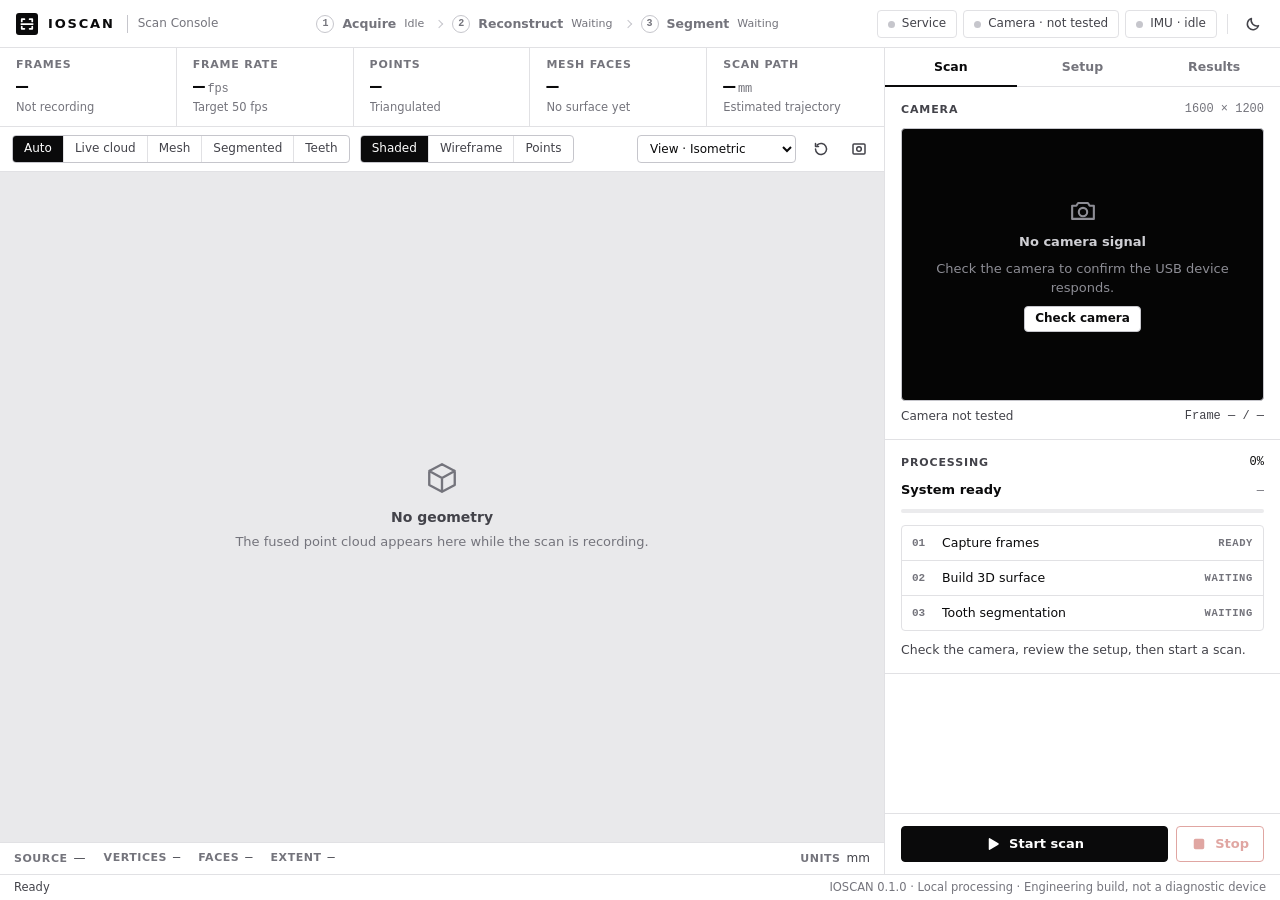
==== src/ioscan/dashboard/static/index.html @ e0a93f42 "Initial commit: intraoral scanner hardware integration" ====
<!doctype html>
<html lang="en" data-theme="light">
<head>
<meta charset="utf-8">
<meta name="viewport" content="width=device-width, initial-scale=1">
<title>IOSCAN · Scan Console</title>
<meta name="color-scheme" content="light dark">
<script>
  /* Apply the saved theme before first paint to avoid a flash. */
  (function () {
    var t = null;
    try { t = localStorage.getItem('ioscan.theme'); } catch (e) {}
    if (t !== 'light' && t !== 'dark') {
      t = window.matchMedia && window.matchMedia('(prefers-color-scheme: dark)').matches ? 'dark' : 'light';
    }
    document.documentElement.setAttribute('data-theme', t);
  })();
</script>

<style>
/* ==========================================================================
   IOSCAN Scan Console — monochrome design system
   Light = white surfaces / black ink.  Dark = black surfaces / white ink.
   Colour is reserved for state (ok / warning / error / recording).
   ========================================================================== */
:root {
  --font-ui: "Segoe UI Variable Text", "Segoe UI", system-ui, -apple-system, "Helvetica Neue", Arial, sans-serif;
  --font-mono: "Cascadia Mono", "SF Mono", Consolas, "Liberation Mono", ui-monospace, monospace;

  --bg: #f2f2f3;
  --surface: #ffffff;
  --surface-2: #f8f8f9;
  --sunken: #ebebed;
  --line: #e1e1e4;
  --line-strong: #c6c6cc;
  --text: #0a0a0b;
  --text-2: #43434a;
  --muted: #74747c;
  --primary: #0a0a0b;
  --primary-text: #ffffff;
  --primary-hover: #2a2a2e;
  --ok: #11703a;
  --ok-bg: #e7f4ec;
  --warn: #8f5500;
  --warn-bg: #fdf1dc;
  --err: #b42318;
  --err-bg: #fdeceb;
  --rec: #d92d20;
  --focus: #0a0a0b;
  --vp-bg: #e9e9eb;
  --cam-bg: #050505;
  --shadow: 0 1px 2px rgba(0,0,0,.06), 0 8px 24px rgba(0,0,0,.08);
  --radius: 4px;
  color-scheme: light;
}
[data-theme="dark"] {
  --bg: #060607;
  --surface: #0f0f11;
  --surface-2: #141416;
  --sunken: #0a0a0b;
  --line: #242428;
  --line-strong: #3a3a40;
  --text: #f3f3f4;
  --text-2: #c4c4ca;
  --muted: #8a8a93;
  --primary: #f3f3f4;
  --primary-text: #0a0a0b;
  --primary-hover: #d9d9dc;
  --ok: #4cc380;
  --ok-bg: #0f2a1a;
  --warn: #e3a64a;
  --warn-bg: #2b1f0a;
  --err: #f2766b;
  --err-bg: #2f1411;
  --rec: #ff5a4d;
  --focus: #f3f3f4;
  --vp-bg: #0b0b0c;
  --cam-bg: #000000;
  --shadow: 0 1px 2px rgba(0,0,0,.5), 0 8px 24px rgba(0,0,0,.6);
  color-scheme: dark;
}

* { box-sizing: border-box; }
html, body { height: 100%; }
body {
  margin: 0;
  font: 13px/1.45 var(--font-ui);
  color: var(--text);
  background: var(--bg);
  display: grid;
  grid-template-rows: 48px minmax(0, 1fr) 26px;
  height: 100vh;
  overflow: hidden;
  -webkit-font-smoothing: antialiased;
  font-variant-numeric: tabular-nums;
}
button, input, select { font: inherit; color: inherit; }
button { cursor: pointer; }
[hidden] { display: none !important; }
:focus-visible { outline: 2px solid var(--focus); outline-offset: 2px; }
svg.i { width: 16px; height: 16px; flex: none; fill: none; stroke: currentColor; stroke-width: 1.5; stroke-linecap: round; stroke-linejoin: round; }
.mono { font-family: var(--font-mono); font-size: 12px; letter-spacing: 0; }
.label { font-size: 11px; font-weight: 600; letter-spacing: .07em; text-transform: uppercase; color: var(--muted); }

/* ---------- App bar ---------- */
.appbar {
  display: grid;
  grid-template-columns: auto minmax(0, 1fr) auto;
  align-items: center;
  gap: 24px;
  padding: 0 14px 0 16px;
  background: var(--surface);
  border-bottom: 1px solid var(--line);
}
.brand { display: flex; align-items: center; gap: 10px; }
.brand-mark { width: 22px; height: 22px; background: var(--primary); color: var(--primary-text); display: grid; place-items: center; border-radius: 3px; }
.brand-mark svg { width: 14px; height: 14px; stroke-width: 2; }
.brand-name { font-weight: 700; letter-spacing: .14em; font-size: 13px; }
.brand-sub { color: var(--muted); font-size: 12px; padding-left: 10px; border-left: 1px solid var(--line-strong); margin-left: 2px; }

.workflow { display: flex; align-items: center; justify-content: center; gap: 0; min-width: 0; }
.wf-step { display: flex; align-items: center; gap: 8px; padding: 0 14px; height: 48px; position: relative; color: var(--muted); white-space: nowrap; }
.wf-step + .wf-step::before { content: ""; position: absolute; left: -2px; top: 50%; width: 5px; height: 5px; border-top: 1px solid var(--line-strong); border-right: 1px solid var(--line-strong); transform: translateY(-50%) rotate(45deg); }
.wf-num { width: 18px; height: 18px; border: 1px solid var(--line-strong); border-radius: 50%; display: grid; place-items: center; font-size: 10px; font-weight: 600; font-family: var(--font-mono); background: var(--surface); }
.wf-name { font-weight: 600; font-size: 12.5px; }
.wf-state { font-size: 11px; color: var(--muted); }
.wf-step.active { color: var(--text); }
.wf-step.active .wf-num { background: var(--primary); color: var(--primary-text); border-color: var(--primary); }
.wf-step.active::after { content: ""; position: absolute; left: 10px; right: 10px; bottom: -1px; height: 2px; background: var(--primary); }
.wf-step.done { color: var(--text-2); }
.wf-step.done .wf-num { border-color: var(--ok); color: var(--ok); }
.wf-step.error { color: var(--err); }
.wf-step.error .wf-num { border-color: var(--err); color: var(--err); }
.wf-step.skipped { opacity: .6; }

.appbar-right { display: flex; align-items: center; gap: 6px; }
.chip { display: inline-flex; align-items: center; gap: 7px; height: 28px; padding: 0 10px; border: 1px solid var(--line); border-radius: var(--radius); font-size: 12px; color: var(--text-2); background: var(--surface); white-space: nowrap; }
.dot { width: 7px; height: 7px; border-radius: 50%; background: var(--line-strong); flex: none; }
.dot.ok { background: var(--ok); }
.dot.warn { background: var(--warn); }
.dot.err { background: var(--err); }
.dot.live { background: var(--ok); animation: pulse 1.2s ease-in-out infinite; }
.dot.rec { background: var(--rec); animation: pulse 1.2s ease-in-out infinite; }
@keyframes pulse { 50% { opacity: .35; } }
.icon-btn { width: 28px; height: 28px; display: grid; place-items: center; background: transparent; border: 1px solid transparent; border-radius: var(--radius); color: var(--text-2); }
.icon-btn:hover:not(:disabled) { background: var(--sunken); border-color: var(--line); color: var(--text); }
.icon-btn:disabled { opacity: .4; cursor: not-allowed; }
.sep { width: 1px; height: 20px; background: var(--line); margin: 0 4px; }

/* ---------- Layout ---------- */
.main { display: grid; grid-template-columns: minmax(0, 1fr) 396px; min-height: 0; }
.stage { display: grid; grid-template-rows: auto minmax(0, 1fr); min-width: 0; min-height: 0; }

/* ---------- Readouts ---------- */
.readouts { display: grid; grid-template-columns: repeat(5, minmax(0, 1fr)); background: var(--surface); border-bottom: 1px solid var(--line); }
.readout { padding: 9px 16px 10px; border-right: 1px solid var(--line); min-width: 0; }
.readout:last-child { border-right: 0; }
.readout .val { font: 600 20px/1.2 var(--font-mono); letter-spacing: -.01em; margin-top: 2px; white-space: nowrap; overflow: hidden; text-overflow: ellipsis; }
.readout .val small { font-size: 12px; font-weight: 400; color: var(--muted); margin-left: 3px; }
.readout .sub { font-size: 11.5px; color: var(--muted); white-space: nowrap; overflow: hidden; text-overflow: ellipsis; }
.readout .sub.warn { color: var(--warn); font-weight: 600; }

/* ---------- Viewport ---------- */
.viewport { display: grid; grid-template-rows: auto minmax(0, 1fr) auto; min-height: 0; background: var(--surface); }
.vp-toolbar { display: flex; align-items: center; gap: 10px; padding: 8px 12px; border-bottom: 1px solid var(--line); flex-wrap: wrap; }
.vp-toolbar .grow { flex: 1; }
.seg { display: inline-flex; border: 1px solid var(--line-strong); border-radius: var(--radius); overflow: hidden; background: var(--surface); }
.seg button { border: 0; background: transparent; padding: 0 11px; height: 26px; font-size: 12px; color: var(--text-2); border-right: 1px solid var(--line); }
.seg button:last-child { border-right: 0; }
.seg button:hover:not(:disabled):not(.on) { background: var(--sunken); }
.seg button.on { background: var(--primary); color: var(--primary-text); }
.seg button:disabled { opacity: .35; cursor: not-allowed; }
.vp-select { height: 28px; border: 1px solid var(--line-strong); border-radius: var(--radius); background: var(--surface); padding: 0 8px; font-size: 12px; }

.vp-canvas { position: relative; background: var(--vp-bg); min-height: 0; overflow: hidden; }
.vp-canvas canvas { position: absolute; inset: 0; width: 100%; height: 100%; display: block; }
.vp-empty { position: absolute; inset: 0; display: grid; place-content: center; justify-items: center; gap: 6px; text-align: center; color: var(--muted); padding: 24px; pointer-events: none; }
.vp-empty b { color: var(--text-2); font-weight: 600; font-size: 14px; }
.vp-empty svg { width: 34px; height: 34px; stroke-width: 1.1; margin-bottom: 6px; }
.vp-tag { position: absolute; top: 10px; left: 12px; display: flex; gap: 6px; align-items: center; pointer-events: none; }
.tag { font: 600 10.5px/1 var(--font-mono); letter-spacing: .06em; padding: 5px 7px; background: var(--surface); border: 1px solid var(--line-strong); border-radius: 2px; color: var(--text); text-transform: uppercase; }
.tag.warn { color: var(--warn); border-color: var(--warn); background: var(--warn-bg); }
.vp-hint { position: absolute; right: 12px; bottom: 10px; font-size: 11px; color: var(--muted); pointer-events: none; }
.vp-foot { display: flex; align-items: center; gap: 18px; padding: 7px 14px; border-top: 1px solid var(--line); color: var(--text-2); font-size: 12px; overflow: hidden; white-space: nowrap; }
.vp-foot .kv { display: flex; gap: 6px; align-items: baseline; }
.vp-foot .kv span:first-child { color: var(--muted); font-size: 11px; letter-spacing: .05em; text-transform: uppercase; font-weight: 600; }

/* ---------- Side panel ---------- */
.side { display: grid; grid-template-rows: auto minmax(0, 1fr) auto; min-height: 0; background: var(--surface); border-left: 1px solid var(--line); }
.tabs { display: flex; border-bottom: 1px solid var(--line); }
.tab { flex: 1; height: 38px; border: 0; background: transparent; color: var(--muted); font-weight: 600; font-size: 12.5px; position: relative; display: flex; align-items: center; justify-content: center; gap: 6px; }
.tab:hover { color: var(--text); background: var(--surface-2); }
.tab[aria-selected="true"] { color: var(--text); }
.tab[aria-selected="true"]::after { content: ""; position: absolute; left: 0; right: 0; bottom: -1px; height: 2px; background: var(--primary); }
.tab .count { font: 600 10px var(--font-mono); background: var(--primary); color: var(--primary-text); border-radius: 8px; padding: 1px 6px; }
.side-body { overflow: auto; min-height: 0; }
.pane { display: none; }
.pane.on { display: block; }
.section { padding: 14px 16px; border-bottom: 1px solid var(--line); }
.section:last-child { border-bottom: 0; }
.section-h { display: flex; align-items: center; justify-content: space-between; margin-bottom: 10px; }
.section-h h3 { margin: 0; font-size: 11px; font-weight: 700; letter-spacing: .08em; text-transform: uppercase; color: var(--text-2); }

/* Camera */
.cam { position: relative; aspect-ratio: 1600 / 1200; background: var(--cam-bg); border: 1px solid var(--line-strong); border-radius: var(--radius); overflow: hidden; }
.cam img { width: 100%; height: 100%; object-fit: contain; display: block; }
.cam-empty { position: absolute; inset: 0; display: grid; place-content: center; justify-items: center; gap: 8px; color: #8d8d95; text-align: center; padding: 16px; }
.cam-empty svg { width: 28px; height: 28px; stroke-width: 1.2; }
.cam-empty b { color: #cfcfd4; font-weight: 600; }
.cam-hud { position: absolute; left: 8px; right: 8px; top: 8px; display: flex; justify-content: space-between; pointer-events: none; }
.hud { font: 600 10.5px/1 var(--font-mono); letter-spacing: .05em; padding: 5px 7px; background: rgba(0,0,0,.72); color: #f2f2f3; border-radius: 2px; display: inline-flex; align-items: center; gap: 6px; text-transform: uppercase; }
.cam-crosshair { position: absolute; inset: 0; pointer-events: none; opacity: .0; }
.cam-meta { display: flex; justify-content: space-between; margin-top: 7px; font-size: 12px; color: var(--text-2); }

/* Progress */
.progress { height: 4px; background: var(--sunken); border-radius: 2px; overflow: hidden; margin: 8px 0 6px; }
.progress > i { display: block; height: 100%; width: 0; background: var(--primary); transition: width .35s ease; }
.progress.indeterminate > i { width: 35%; animation: slide 1.1s linear infinite; }
@keyframes slide { from { margin-left: -35%; } to { margin-left: 100%; } }
.prog-row { display: flex; justify-content: space-between; align-items: baseline; }
.prog-title { font-weight: 600; font-size: 13px; }
.stages { margin: 12px 0 0; padding: 0; list-style: none; border: 1px solid var(--line); border-radius: var(--radius); }
.stages li { display: grid; grid-template-columns: 22px 1fr auto; align-items: center; gap: 8px; padding: 8px 10px; border-bottom: 1px solid var(--line); font-size: 12.5px; }
.stages li:last-child { border-bottom: 0; }
.stages .n { font: 600 11px var(--font-mono); color: var(--muted); }
.stages .st { font: 600 10.5px var(--font-mono); letter-spacing: .06em; color: var(--muted); }
.stages li.active .st { color: var(--text); }
.stages li.active { background: var(--surface-2); }
.stages li.done .st { color: var(--ok); }
.stages li.error .st { color: var(--err); }
.status-msg { margin-top: 10px; color: var(--text-2); font-size: 12.5px; min-height: 18px; }

/* Alerts */
.alert { display: grid; grid-template-columns: 16px 1fr auto; gap: 9px; padding: 9px 10px; border: 1px solid var(--line-strong); border-radius: var(--radius); font-size: 12.5px; margin-bottom: 8px; background: var(--surface-2); }
.alert svg { margin-top: 2px; }
.alert.err { border-color: var(--err); background: var(--err-bg); color: var(--err); }
.alert.warn { border-color: var(--warn); background: var(--warn-bg); color: var(--warn); }
.alert.ok { border-color: var(--ok); background: var(--ok-bg); color: var(--ok); }
.alert .body { color: var(--text); }
.alert .body b { display: block; color: inherit; font-size: 11px; letter-spacing: .06em; text-transform: uppercase; margin-bottom: 1px; }
.alert.err .body b { color: var(--err); } .alert.warn .body b { color: var(--warn); } .alert.ok .body b { color: var(--ok); }
.alert .x { background: none; border: 0; color: inherit; padding: 0; opacity: .7; }
.alert .x:hover { opacity: 1; }
.warn-list { margin: 0; padding: 0; list-style: none; }
.warn-list li { display: grid; grid-template-columns: 74px 1fr; gap: 8px; padding: 7px 0; border-bottom: 1px solid var(--line); font-size: 12.5px; color: var(--text-2); }
.warn-list li:last-child { border-bottom: 0; }
.warn-list .k { font: 600 10.5px var(--font-mono); letter-spacing: .05em; text-transform: uppercase; color: var(--warn); padding-top: 2px; }
.warn-list .k.info { color: var(--muted); }

/* Forms */
.form-grid { display: grid; grid-template-columns: 1fr 1fr; gap: 10px 12px; }
.field { display: flex; flex-direction: column; gap: 4px; min-width: 0; }
.field.full { grid-column: 1 / -1; }
.field > label, .field > .lbl { font-size: 12px; font-weight: 600; color: var(--text-2); }
.field .hint { font-size: 11.5px; color: var(--muted); }
.input, .field select {
  height: 30px; width: 100%; padding: 0 9px; border: 1px solid var(--line-strong); border-radius: var(--radius);
  background: var(--surface); color: var(--text); min-width: 0;
}
.input.mono { font-family: var(--font-mono); font-size: 12px; }
.input:hover, .field select:hover { border-color: var(--muted); }
.input:focus-visible, .field select:focus-visible { outline: 2px solid var(--focus); outline-offset: 0; border-color: var(--focus); }
.input.invalid { border-color: var(--err); }
.field .err-msg { color: var(--err); font-size: 11.5px; }
.input-affix { position: relative; }
.input-affix .input { padding-right: 44px; }
.input-affix .affix { position: absolute; right: 9px; top: 50%; transform: translateY(-50%); font: 11px var(--font-mono); color: var(--muted); pointer-events: none; }
.check { display: grid; grid-template-columns: 16px 1fr; gap: 9px; align-items: start; cursor: pointer; }
.check input { appearance: none; margin: 2px 0 0; width: 16px; height: 16px; border: 1px solid var(--line-strong); border-radius: 3px; background: var(--surface); display: grid; place-content: center; cursor: pointer; }
.check input:checked { background: var(--primary); border-color: var(--primary); }
.check input:checked::after { content: ""; width: 8px; height: 4px; border-left: 2px solid var(--primary-text); border-bottom: 2px solid var(--primary-text); transform: rotate(-45deg) translate(1px, -1px); }
.check b { font-weight: 600; display: block; }
.check small { color: var(--muted); font-size: 11.5px; }
.group-gap { height: 16px; }

/* Buttons */
.btn { display: inline-flex; align-items: center; justify-content: center; gap: 8px; height: 32px; padding: 0 14px; border-radius: var(--radius); border: 1px solid var(--line-strong); background: var(--surface); color: var(--text); font-weight: 600; font-size: 12.5px; white-space: nowrap; }
.btn:hover:not(:disabled) { background: var(--sunken); }
.btn:disabled { opacity: .4; cursor: not-allowed; }
.btn.primary { background: var(--primary); color: var(--primary-text); border-color: var(--primary); }
.btn.primary:hover:not(:disabled) { background: var(--primary-hover); border-color: var(--primary-hover); }
.btn.danger { color: var(--err); border-color: var(--err); }
.btn.danger:hover:not(:disabled) { background: var(--err-bg); }
.btn.sm { height: 26px; padding: 0 10px; font-size: 12px; }
.btn.block { width: 100%; }

.action-bar { display: grid; grid-template-columns: 1fr auto; gap: 8px; padding: 12px 16px; border-top: 1px solid var(--line); background: var(--surface); }
.action-bar .btn { height: 36px; font-size: 13px; }

/* Outputs */
.file-list { border: 1px solid var(--line); border-radius: var(--radius); }
.file { display: grid; grid-template-columns: 1fr auto auto; align-items: center; gap: 10px; padding: 8px 10px; border-bottom: 1px solid var(--line); font-size: 12.5px; }
.file:last-child { border-bottom: 0; }
.file .ext { font: 600 10.5px var(--font-mono); color: var(--muted); border: 1px solid var(--line-strong); border-radius: 2px; padding: 2px 5px; }
.file .name { min-width: 0; overflow: hidden; text-overflow: ellipsis; white-space: nowrap; }
.file .name small { display: block; color: var(--muted); font-size: 11.5px; }
.empty { padding: 18px 12px; text-align: center; color: var(--muted); font-size: 12.5px; border: 1px dashed var(--line-strong); border-radius: var(--radius); }
.kv-table { width: 100%; border-collapse: collapse; font-size: 12.5px; }
.kv-table td { padding: 6px 0; border-bottom: 1px solid var(--line); vertical-align: top; }
.kv-table tr:last-child td { border-bottom: 0; }
.kv-table td:first-child { color: var(--muted); width: 42%; }
.kv-table td:last-child { text-align: right; font-family: var(--font-mono); font-size: 12px; overflow-wrap: anywhere; }
.path-row { display: flex; gap: 6px; align-items: center; }
.path-row .mono { flex: 1; min-width: 0; overflow: hidden; text-overflow: ellipsis; white-space: nowrap; color: var(--text-2); direction: rtl; text-align: left; }
.tooth { display: grid; grid-template-columns: 14px 1fr auto auto; gap: 10px; align-items: center; padding: 6px 10px; border-bottom: 1px solid var(--line); font-size: 12.5px; }
.tooth:last-child { border-bottom: 0; }
.tooth.sel { background: var(--surface-2); }
.swatch { width: 12px; height: 12px; border-radius: 2px; border: 1px solid rgba(128,128,128,.5); }
.link-btn { background: none; border: 0; padding: 0; color: var(--text); text-decoration: underline; text-underline-offset: 2px; font-size: 12px; }
.link-btn:hover { color: var(--muted); }
a.link-btn { display: inline-flex; align-items: center; gap: 4px; }

/* ---------- Status bar ---------- */
.statusbar { display: flex; align-items: center; justify-content: space-between; gap: 16px; padding: 0 14px; background: var(--surface); border-top: 1px solid var(--line); font-size: 11.5px; color: var(--muted); overflow: hidden; white-space: nowrap; }
.statusbar .msg { color: var(--text-2); overflow: hidden; text-overflow: ellipsis; }

/* ---------- Toasts ---------- */
.toasts { position: fixed; right: 14px; bottom: 40px; display: flex; flex-direction: column; gap: 8px; z-index: 50; max-width: 420px; }
.toast { background: var(--primary); color: var(--primary-text); border-radius: var(--radius); padding: 10px 12px; font-size: 12.5px; box-shadow: var(--shadow); display: grid; grid-template-columns: 1fr auto; gap: 10px; }
.toast.err { background: var(--err); color: #fff; }
.toast button { background: none; border: 0; color: inherit; opacity: .8; padding: 0; }

.offline-banner { position: fixed; left: 0; right: 0; top: 48px; background: var(--err); color: #fff; padding: 6px 14px; text-align: center; font-size: 12.5px; font-weight: 600; z-index: 40; }

/* ---------- Responsive ---------- */
@media (max-width: 1080px) {
  body { display: block; height: auto; overflow: auto; }
  .appbar { grid-template-columns: auto 1fr auto; position: sticky; top: 0; z-index: 10; }
  .workflow { display: none; }
  .main { display: block; }
  .stage { display: block; }
  .vp-canvas { height: 56vh; min-height: 340px; }
  .side { border-left: 0; border-top: 1px solid var(--line); display: block; }
  .readouts { grid-template-columns: repeat(3, 1fr); }
  .readout { border-bottom: 1px solid var(--line); }
  .statusbar { position: sticky; bottom: 0; }
  .brand-sub { display: none; }
}
@media (prefers-reduced-motion: reduce) { * { animation: none !important; transition: none !important; } }
</style>

<!-- 3D engine. For offline workstations, download these three files from the three@0.161.0 package
     into /static/vendor/ and change the URLs below to /static/vendor/... -->
<script type="importmap">
{ "imports": {
    "three": "https://cdn.jsdelivr.net/npm/three@0.161.0/build/three.module.js",
    "three/addons/": "https://cdn.jsdelivr.net/npm/three@0.161.0/examples/jsm/"
} }
</script>
</head>

<body>
<!-- SVG icon sprite -->
<svg width="0" height="0" style="position:absolute" aria-hidden="true">
  <defs>
    <symbol id="i-scan" viewBox="0 0 16 16"><path d="M2 5V2.5h3M11 2.5h3V5M14 11v2.5h-3M5 13.5H2V11M1.5 8h13"/></symbol>
    <symbol id="i-sun" viewBox="0 0 16 16"><circle cx="8" cy="8" r="3"/><path d="M8 1.5v1.6M8 12.9v1.6M1.5 8h1.6M12.9 8h1.6M3.4 3.4l1.1 1.1M11.5 11.5l1.1 1.1M3.4 12.6l1.1-1.1M11.5 4.5l1.1-1.1"/></symbol>
    <symbol id="i-moon" viewBox="0 0 16 16"><path d="M13.5 9.6A5.7 5.7 0 0 1 6.4 2.5a5.7 5.7 0 1 0 7.1 7.1z"/></symbol>
    <symbol id="i-camera" viewBox="0 0 16 16"><path d="M1.8 5h2.4l1-1.6h5.6l1 1.6h2.4v7.5H1.8z"/><circle cx="8" cy="8.6" r="2.4"/></symbol>
    <symbol id="i-cube" viewBox="0 0 16 16"><path d="M8 1.5 14 4.7v6.6L8 14.5 2 11.3V4.7zM2 4.7 8 8l6-3.3M8 8v6.5"/></symbol>
    <symbol id="i-reset" viewBox="0 0 16 16"><path d="M2.5 8a5.5 5.5 0 1 0 1.8-4.1M2.5 2.5v3h3"/></symbol>
    <symbol id="i-shot" viewBox="0 0 16 16"><rect x="2" y="3" width="12" height="10" rx="1"/><circle cx="8" cy="8" r="2.3"/></symbol>
    <symbol id="i-down" viewBox="0 0 16 16"><path d="M8 2.5v8M4.7 7.5 8 10.8l3.3-3.3M2.5 13.5h11"/></symbol>
    <symbol id="i-copy" viewBox="0 0 16 16"><rect x="5.5" y="5.5" width="8" height="8" rx="1"/><path d="M10.5 5.5v-3h-8v8h3"/></symbol>
    <symbol id="i-alert" viewBox="0 0 16 16"><path d="M8 1.8 14.6 13.5H1.4zM8 6.2v3.4M8 11.6v.1"/></symbol>
    <symbol id="i-info" viewBox="0 0 16 16"><circle cx="8" cy="8" r="6.2"/><path d="M8 7.2v4M8 4.9v.1"/></symbol>
    <symbol id="i-check" viewBox="0 0 16 16"><circle cx="8" cy="8" r="6.2"/><path d="m5.2 8.2 2 2 3.7-4"/></symbol>
    <symbol id="i-x" viewBox="0 0 16 16"><path d="m4 4 8 8M12 4l-8 8"/></symbol>
    <symbol id="i-play" viewBox="0 0 16 16"><path d="M4.5 2.8v10.4L13 8z" fill="currentColor"/></symbol>
    <symbol id="i-stop" viewBox="0 0 16 16"><rect x="3.5" y="3.5" width="9" height="9" rx="1" fill="currentColor"/></symbol>
  </defs>
</svg>

<!-- ============================ APP BAR ============================ -->
<header class="appbar">
  <div class="brand">
    <div class="brand-mark"><svg class="i"><use href="#i-scan"/></svg></div>
    <span class="brand-name">IOSCAN</span>
    <span class="brand-sub">Scan Console</span>
  </div>

  <nav class="workflow" aria-label="Scan workflow">
    <div class="wf-step" id="wf-capture"><span class="wf-num">1</span><span class="wf-name">Acquire</span><span class="wf-state" id="wf-capture-s">Idle</span></div>
    <div class="wf-step" id="wf-reconstruct"><span class="wf-num">2</span><span class="wf-name">Reconstruct</span><span class="wf-state" id="wf-reconstruct-s">Waiting</span></div>
    <div class="wf-step" id="wf-segment"><span class="wf-num">3</span><span class="wf-name">Segment</span><span class="wf-state" id="wf-segment-s">Waiting</span></div>
  </nav>

  <div class="appbar-right">
    <span class="chip" id="chip-server" title="Dashboard service"><span class="dot" id="dot-server"></span>Service</span>
    <span class="chip" id="chip-camera" title="USB camera"><span class="dot" id="dot-camera"></span><span id="txt-camera">Camera · not tested</span></span>
    <span class="chip" id="chip-imu" title="ESP32 / BNO086 serial stream"><span class="dot" id="dot-imu"></span><span id="txt-imu">IMU · idle</span></span>
    <span class="sep"></span>
    <button class="icon-btn" id="theme-toggle" title="Switch light / dark theme" aria-label="Switch theme">
      <svg class="i" id="theme-icon"><use href="#i-moon"/></svg>
    </button>
  </div>
</header>

<div class="offline-banner" id="offline-banner" hidden>Connection to the scanner service was lost. Retrying…</div>

<!-- ============================== MAIN ============================== -->
<main class="main">
  <section class="stage" aria-label="Scan review">
    <div class="readouts" id="readouts">
      <div class="readout"><div class="label">Frames</div><div class="val" id="ro-frames">—</div><div class="sub" id="ro-frames-sub">Not recording</div></div>
      <div class="readout"><div class="label">Frame rate</div><div class="val" id="ro-fps">—<small>fps</small></div><div class="sub" id="ro-fps-sub">Target 50 fps</div></div>
      <div class="readout"><div class="label" id="ro-points-label">Points</div><div class="val" id="ro-points">—</div><div class="sub" id="ro-points-sub">Triangulated</div></div>
      <div class="readout"><div class="label">Mesh faces</div><div class="val" id="ro-faces">—</div><div class="sub" id="ro-faces-sub">No surface yet</div></div>
      <div class="readout"><div class="label">Scan path</div><div class="val" id="ro-path">—<small>mm</small></div><div class="sub" id="ro-path-sub">Estimated trajectory</div></div>
    </div>

    <div class="viewport">
      <div class="vp-toolbar">
        <div class="seg" role="group" aria-label="Model source" id="seg-source">
          <button data-src="auto" class="on">Auto</button>
          <button data-src="preview">Live cloud</button>
          <button data-src="mesh">Mesh</button>
          <button data-src="segmented">Segmented</button>
          <button data-src="teeth">Teeth</button>
        </div>
        <div class="seg" role="group" aria-label="Display mode" id="seg-display">
          <button data-disp="shaded" class="on">Shaded</button>
          <button data-disp="wire">Wireframe</button>
          <button data-disp="points">Points</button>
        </div>
        <span class="grow"></span>
        <select class="vp-select" id="view-preset" aria-label="Camera view">
          <option value="iso">View · Isometric</option>
          <option value="-z">View · Scanner (−Z)</option>
          <option value="+z">View · Rear (+Z)</option>
          <option value="-x">View · Left (−X)</option>
          <option value="+x">View · Right (+X)</option>
          <option value="-y">View · Top (−Y)</option>
          <option value="+y">View · Bottom (+Y)</option>
        </select>
        <button class="icon-btn" id="btn-fit" title="Fit model to view" aria-label="Fit model to view"><svg class="i"><use href="#i-reset"/></svg></button>
        <button class="icon-btn" id="btn-shot" title="Save view as PNG" aria-label="Save view as PNG"><svg class="i"><use href="#i-shot"/></svg></button>
      </div>

      <div class="vp-canvas" id="viewer">
        <div class="vp-empty" id="viewer-empty">
          <svg class="i"><use href="#i-cube"/></svg>
          <b id="viewer-empty-title">No geometry</b>
          <span id="viewer-empty-sub">The fused point cloud appears here while the scan is recording.</span>
        </div>
        <div class="vp-tag"><span class="tag" id="tag-asset" hidden></span><span class="tag warn" id="tag-nominal" hidden>Nominal calibration · not for measurement</span></div>
        <div class="vp-hint" id="vp-hint" hidden>Left drag: rotate · Right drag: pan · Wheel: zoom</div>
      </div>

      <div class="vp-foot">
        <div class="kv"><span>Source</span><span id="vf-source">—</span></div>
        <div class="kv"><span>Vertices</span><span class="mono" id="vf-verts">—</span></div>
        <div class="kv"><span>Faces</span><span class="mono" id="vf-faces">—</span></div>
        <div class="kv"><span>Extent</span><span class="mono" id="vf-bbox">—</span></div>
        <div class="kv" style="margin-left:auto"><span>Units</span><span>mm</span></div>
      </div>
    </div>
  </section>

  <aside class="side" aria-label="Scan controls">
    <div class="tabs" role="tablist">
      <button class="tab" role="tab" id="tab-scan" aria-selected="true" aria-controls="pane-scan" data-tab="scan">Scan</button>
      <button class="tab" role="tab" id="tab-setup" aria-selected="false" aria-controls="pane-setup" data-tab="setup">Setup</button>
      <button class="tab" role="tab" id="tab-export" aria-selected="false" aria-controls="pane-export" data-tab="export">Results <span class="count" id="export-count" hidden>0</span></button>
    </div>

    <div class="side-body">
      <!-- ---------------- SCAN ---------------- -->
      <div class="pane on" id="pane-scan" role="tabpanel" aria-labelledby="tab-scan">
        <div class="section">
          <div class="section-h"><h3>Camera</h3><span class="mono" id="cam-res" style="color:var(--muted)">1600 × 1200</span></div>
          <div class="cam" id="cam">
            <img id="cam-img" alt="Live scanner camera frame" hidden>
            <div class="cam-empty" id="cam-empty">
              <svg class="i"><use href="#i-camera"/></svg>
              <b>No camera signal</b>
              <span>Check the camera to confirm the USB device responds.</span>
              <button class="btn sm" id="btn-probe-empty">Check camera</button>
            </div>
            <div class="cam-hud" id="cam-hud" hidden>
              <span class="hud" id="hud-rec"><span class="dot"></span><span id="hud-rec-t">Standby</span></span>
              <span class="hud" id="hud-laser">Laser · —</span>
            </div>
          </div>
          <div class="cam-meta"><span id="cam-meta-l">Camera not tested</span><span class="mono" id="cam-meta-r">Frame — / —</span></div>
        </div>

        <div class="section" id="sec-alerts" hidden>
          <div id="alerts"></div>
        </div>

        <div class="section">
          <div class="section-h"><h3>Processing</h3><span class="mono" id="prog-pct">0%</span></div>
          <div class="prog-row"><span class="prog-title" id="prog-title">System ready</span><span class="mono" style="color:var(--muted)" id="prog-count">—</span></div>
          <div class="progress" id="progress"><i id="progress-bar"></i></div>
          <ul class="stages">
            <li id="st-capture"><span class="n">01</span><span>Capture frames</span><span class="st">READY</span></li>
            <li id="st-reconstruct"><span class="n">02</span><span>Build 3D surface</span><span class="st">WAITING</span></li>
            <li id="st-segment"><span class="n">03</span><span>Tooth segmentation</span><span class="st">WAITING</span></li>
          </ul>
          <div class="status-msg" id="status-msg" aria-live="polite">Check the camera, review the setup, then start a scan.</div>
        </div>

        <div class="section" id="sec-warnings" hidden>
          <div class="section-h"><h3>Scan notices</h3><span class="mono" style="color:var(--muted)" id="warn-count"></span></div>
          <ul class="warn-list" id="warn-list"></ul>
        </div>
      </div>

      <!-- ---------------- SETUP ---------------- -->
      <div class="pane" id="pane-setup" role="tabpanel" aria-labelledby="tab-setup">
        <div class="section">
          <div class="section-h"><h3>Devices</h3><button class="btn sm" id="btn-probe">Check camera</button></div>
          <div class="form-grid">
            <div class="field"><label for="camera-id">Camera index</label><input class="input mono" id="camera-id" type="number" min="0" max="16" step="1" value="0"><span class="err-msg" id="e-camera-id" hidden></span></div>
            <div class="field"><label for="exposure">Exposure</label><input class="input mono" id="exposure" type="number" min="-13" max="0" step="1" value="-7"><span class="err-msg" id="e-exposure" hidden></span></div>
            <div class="field full"><label for="serial-port">ESP32 serial port</label><input class="input mono" id="serial-port" type="text" value="COM3" placeholder="COM3" spellcheck="false" autocomplete="off"><span class="err-msg" id="e-serial-port" hidden></span><span class="hint">Close Arduino Serial Monitor first. Only one process can own the port.</span></div>
          </div>
        </div>

        <div class="section">
          <div class="section-h"><h3>Acquisition</h3></div>
          <div class="form-grid">
            <div class="field full"><label for="session-name">Session name</label><input class="input mono" id="session-name" type="text" placeholder="auto: scan_YYYYMMDD_HHMMSS" spellcheck="false" autocomplete="off"><span class="err-msg" id="e-session-name" hidden></span></div>
            <div class="field"><label for="frame-count">Frame limit</label><input class="input mono" id="frame-count" type="number" min="20" max="20000" step="10" value="1200"><span class="err-msg" id="e-frame-count" hidden></span></div>
            <div class="field"><label for="speed">Assumed scan speed</label><div class="input-affix"><input class="input mono" id="speed" type="number" min="0.1" max="50" step="0.1" value="5.0"><span class="affix">mm/s</span></div><span class="err-msg" id="e-speed" hidden></span></div>
          </div>
          <div class="hint" style="margin-top:8px;color:var(--muted);font-size:11.5px">The IMU supplies orientation only. Translation along the scan axis is computed from this assumed speed.</div>
        </div>

        <div class="section">
          <div class="section-h"><h3>Reconstruction</h3></div>
          <div class="form-grid">
            <div class="field"><label for="jaw">Jaw</label><select id="jaw"><option value="lower">Lower · Man</option><option value="upper">Upper · Max</option></select></div>
            <div class="field"><label for="mesh-method">Meshing</label><select id="mesh-method"><option value="bpa">Ball pivoting</option><option value="poisson">Poisson</option><option value="tsdf">TSDF</option></select></div>
            <div class="field full"><label for="calibration-file">Calibration JSON</label><input class="input mono" id="calibration-file" type="text" placeholder="C:\path\to\calibration.json" spellcheck="false" autocomplete="off"><span class="hint">Measured camera + laser-plane calibration. Without it, nominal values are used and output is not dimensionally valid.</span></div>
          </div>
        </div>

        <div class="section">
          <div class="section-h"><h3>Segmentation</h3></div>
          <div class="form-grid">
            <div class="field full"><label for="models-dir">MeshSegNet model folder</label><input class="input mono" id="models-dir" type="text" placeholder="C:\Users\…\MeshSegNet\models" spellcheck="false" autocomplete="off"></div>
            <div class="field full">
              <label class="check"><input id="auto-segment" type="checkbox" checked><span><b>Segment teeth after reconstruction</b><small>Loads the selected jaw's 15-class checkpoint before capture starts.</small></span></label>
            </div>
          </div>
        </div>
      </div>

      <!-- ---------------- RESULTS ---------------- -->
      <div class="pane" id="pane-export" role="tabpanel" aria-labelledby="tab-export">
        <div class="section">
          <div class="section-h"><h3>Files</h3><span class="mono" style="color:var(--muted)" id="file-count">0 files</span></div>
          <div id="file-list"><div class="empty">Reconstruction outputs appear here once processing finishes.</div></div>
        </div>

        <div class="section" id="sec-seg" hidden>
          <div class="section-h"><h3>Tooth segmentation</h3><button class="link-btn" id="btn-show-all" hidden>Show full scan</button></div>
          <table class="kv-table" id="seg-summary"></table>
          <div style="height:10px"></div>
          <div class="file-list" id="tooth-list"></div>
          <div class="hint" style="margin-top:8px;color:var(--muted);font-size:11.5px">Classes are MeshSegNet output labels. They are not validated FDI/Universal tooth numbers.</div>
        </div>

        <div class="section">
          <div class="section-h"><h3>Segmentation</h3></div>
          <button class="btn block" id="btn-segment" disabled>Run / retry MeshSegNet</button>
          <div class="hint" style="margin-top:8px;color:var(--muted);font-size:11.5px">Uses the jaw and model folder from Setup on the reconstruction already in memory.</div>
        </div>

        <div class="section" id="sec-paths" hidden>
          <div class="section-h"><h3>Storage</h3></div>
          <div class="label" style="margin-bottom:4px">Session</div>
          <div class="path-row"><span class="mono" id="path-session" title=""></span><button class="icon-btn" data-copy="path-session" title="Copy path" aria-label="Copy session path"><svg class="i"><use href="#i-copy"/></svg></button></div>
          <div class="label" style="margin:10px 0 4px">Results</div>
          <div class="path-row"><span class="mono" id="path-results" title=""></span><button class="icon-btn" data-copy="path-results" title="Copy path" aria-label="Copy results path"><svg class="i"><use href="#i-copy"/></svg></button></div>
        </div>
      </div>
    </div>

    <div class="action-bar">
      <button class="btn primary" id="btn-start"><svg class="i"><use href="#i-play"/></svg><span id="btn-start-t">Start scan</span></button>
      <button class="btn danger" id="btn-stop" disabled><svg class="i"><use href="#i-stop"/></svg>Stop</button>
    </div>
  </aside>
</main>

<footer class="statusbar">
  <span class="msg" id="foot-msg">Ready</span>
  <span>IOSCAN 0.1.0 · Local processing · Engineering build, not a diagnostic device</span>
</footer>

<div class="toasts" id="toasts" aria-live="assertive"></div>

<script type="module" src="/static/app.js"></script>
</body>
</html>
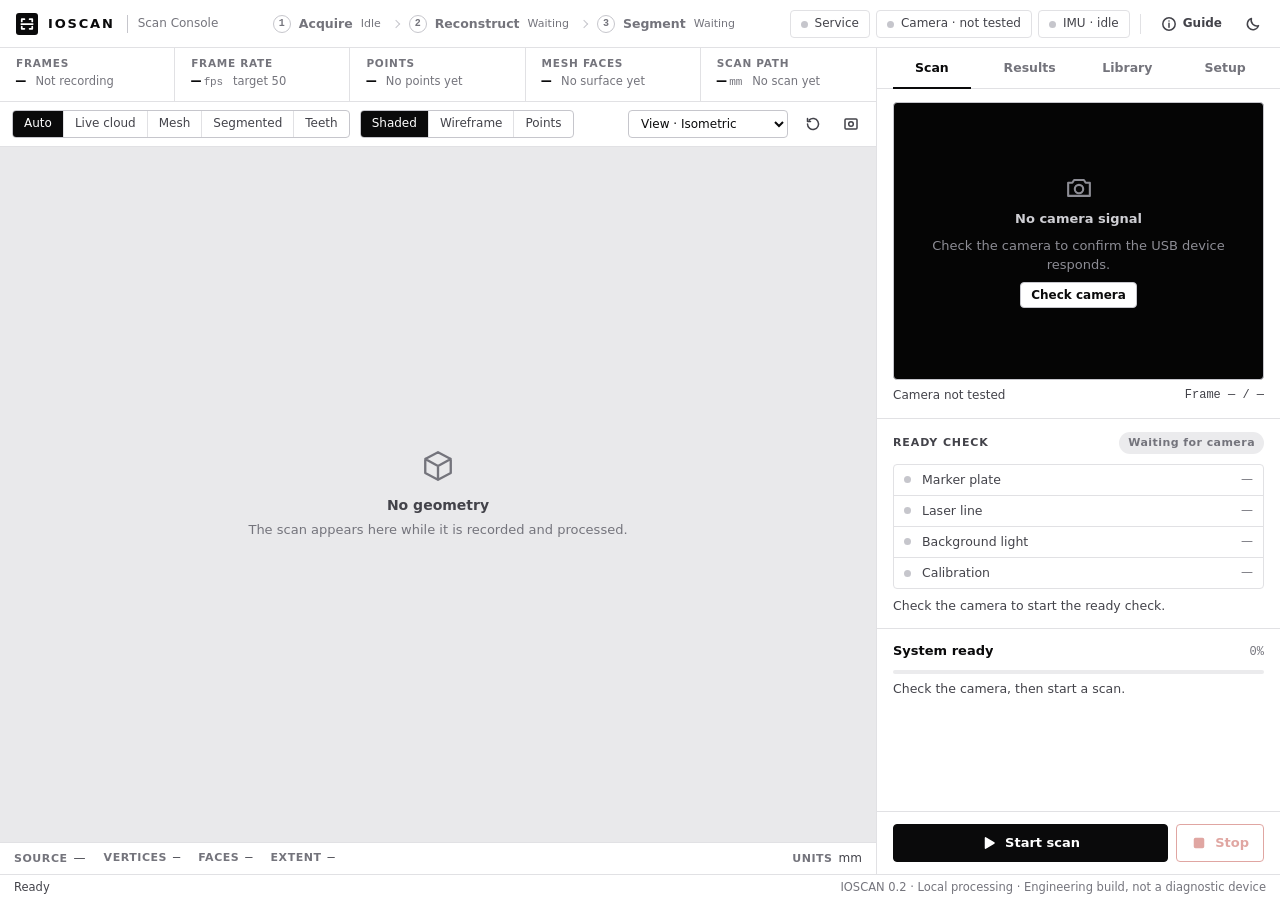
==== commit 9c8f24af: "Final working demo" ====
--- a/src/ioscan/dashboard/static/index.html
+++ b/src/ioscan/dashboard/static/index.html
@@ -148,15 +148,16 @@
 .sep { width: 1px; height: 20px; background: var(--line); margin: 0 4px; }
 
 /* ---------- Layout ---------- */
-.main { display: grid; grid-template-columns: minmax(0, 1fr) 396px; min-height: 0; }
+.main { display: grid; grid-template-columns: minmax(0, 1fr) 404px; min-height: 0; }
 .stage { display: grid; grid-template-rows: auto minmax(0, 1fr); min-width: 0; min-height: 0; }
 
-/* ---------- Readouts ---------- */
+/* ---------- Readouts: one slim strip ---------- */
 .readouts { display: grid; grid-template-columns: repeat(5, minmax(0, 1fr)); background: var(--surface); border-bottom: 1px solid var(--line); }
-.readout { padding: 9px 16px 10px; border-right: 1px solid var(--line); min-width: 0; }
+.readout { padding: 8px 16px 9px; border-right: 1px solid var(--line); min-width: 0; display: grid; grid-template-columns: auto minmax(0, 1fr); column-gap: 10px; align-items: baseline; }
 .readout:last-child { border-right: 0; }
-.readout .val { font: 600 20px/1.2 var(--font-mono); letter-spacing: -.01em; margin-top: 2px; white-space: nowrap; overflow: hidden; text-overflow: ellipsis; }
-.readout .val small { font-size: 12px; font-weight: 400; color: var(--muted); margin-left: 3px; }
+.readout .label { grid-column: 1 / -1; font-size: 10.5px; }
+.readout .val { font: 600 16px/1.3 var(--font-mono); letter-spacing: -.01em; white-space: nowrap; }
+.readout .val small { font-size: 11px; font-weight: 400; color: var(--muted); margin-left: 3px; }
 .readout .sub { font-size: 11.5px; color: var(--muted); white-space: nowrap; overflow: hidden; text-overflow: ellipsis; }
 .readout .sub.warn { color: var(--warn); font-weight: 600; }
 
@@ -187,19 +188,24 @@
 
 /* ---------- Side panel ---------- */
 .side { display: grid; grid-template-rows: auto minmax(0, 1fr) auto; min-height: 0; background: var(--surface); border-left: 1px solid var(--line); }
-.tabs { display: flex; border-bottom: 1px solid var(--line); }
-.tab { flex: 1; height: 38px; border: 0; background: transparent; color: var(--muted); font-weight: 600; font-size: 12.5px; position: relative; display: flex; align-items: center; justify-content: center; gap: 6px; }
-.tab:hover { color: var(--text); background: var(--surface-2); }
+.tabs { display: flex; border-bottom: 1px solid var(--line); padding: 0 6px; }
+.tab { flex: 1; height: 40px; border: 0; background: transparent; color: var(--muted); font-weight: 600; font-size: 12.5px; position: relative; display: flex; align-items: center; justify-content: center; gap: 6px; }
+.tab:hover { color: var(--text); }
 .tab[aria-selected="true"] { color: var(--text); }
-.tab[aria-selected="true"]::after { content: ""; position: absolute; left: 0; right: 0; bottom: -1px; height: 2px; background: var(--primary); }
+.tab[aria-selected="true"]::after { content: ""; position: absolute; left: 10px; right: 10px; bottom: -1px; height: 2px; background: var(--primary); }
 .tab .count { font: 600 10px var(--font-mono); background: var(--primary); color: var(--primary-text); border-radius: 8px; padding: 1px 6px; }
-.side-body { overflow: auto; min-height: 0; }
+.tab .dot { margin-left: 2px; }
+.side-body { overflow: auto; min-height: 0; scrollbar-width: thin; }
 .pane { display: none; }
 .pane.on { display: block; }
-.section { padding: 14px 16px; border-bottom: 1px solid var(--line); }
+.section { padding: 13px 16px; border-bottom: 1px solid var(--line); }
 .section:last-child { border-bottom: 0; }
-.section-h { display: flex; align-items: center; justify-content: space-between; margin-bottom: 10px; }
+.section-h { display: flex; align-items: center; justify-content: space-between; gap: 8px; margin-bottom: 10px; min-height: 22px; }
 .section-h h3 { margin: 0; font-size: 11px; font-weight: 700; letter-spacing: .08em; text-transform: uppercase; color: var(--text-2); }
+.row-actions { display: flex; align-items: center; gap: 6px; }
+.sub-h { margin: 16px 0 8px; padding-top: 12px; border-top: 1px solid var(--line); font-size: 10.5px; font-weight: 700; letter-spacing: .08em; text-transform: uppercase; color: var(--text-2); }
+.hint { font-size: 11.5px; color: var(--muted); }
+p.hint { margin: 0 0 10px; line-height: 1.5; }
 
 /* Camera */
 .cam { position: relative; aspect-ratio: 1600 / 1200; background: var(--cam-bg); border: 1px solid var(--line-strong); border-radius: var(--radius); overflow: hidden; }
@@ -209,50 +215,87 @@
 .cam-empty b { color: #cfcfd4; font-weight: 600; }
 .cam-hud { position: absolute; left: 8px; right: 8px; top: 8px; display: flex; justify-content: space-between; pointer-events: none; }
 .hud { font: 600 10.5px/1 var(--font-mono); letter-spacing: .05em; padding: 5px 7px; background: rgba(0,0,0,.72); color: #f2f2f3; border-radius: 2px; display: inline-flex; align-items: center; gap: 6px; text-transform: uppercase; }
-.cam-crosshair { position: absolute; inset: 0; pointer-events: none; opacity: .0; }
 .cam-meta { display: flex; justify-content: space-between; margin-top: 7px; font-size: 12px; color: var(--text-2); }
+
+/* Status pills */
+.pill { display: inline-flex; align-items: center; gap: 6px; font-size: 11px; font-weight: 700; letter-spacing: .04em; padding: 3px 9px; border-radius: 999px; background: var(--sunken); color: var(--muted); white-space: nowrap; }
+.pill.ok, .pill.good { background: var(--ok-bg); color: var(--ok); }
+.pill.warn, .pill.check { background: var(--warn-bg); color: var(--warn); }
+.pill.bad, .pill.rescan { background: var(--err-bg); color: var(--err); }
+
+/* Ready check */
+.ready { list-style: none; margin: 0; padding: 0; border: 1px solid var(--line); border-radius: var(--radius); }
+.ready li { display: grid; grid-template-columns: 8px minmax(0, auto) minmax(0, 1fr); align-items: center; gap: 10px; padding: 6px 10px; border-bottom: 1px solid var(--line); font-size: 12.5px; }
+.ready li:last-child { border-bottom: 0; }
+.ready .rk { color: var(--text-2); white-space: nowrap; }
+.ready .rv { text-align: right; font-family: var(--font-mono); font-size: 12px; color: var(--text); white-space: nowrap; overflow: hidden; text-overflow: ellipsis; }
+.ready li.idle .rv { color: var(--muted); font-family: var(--font-ui); }
+.ready li.bad .rv { color: var(--err); }
+.ready li.warn .rv { color: var(--warn); }
+.ready-advice { margin-top: 8px; font-size: 12.5px; color: var(--text-2); min-height: 18px; line-height: 1.45; }
+.dot.bad { background: var(--err); }
+.dot.idle { background: var(--line-strong); }
 
 /* Progress */
 .progress { height: 4px; background: var(--sunken); border-radius: 2px; overflow: hidden; margin: 8px 0 6px; }
 .progress > i { display: block; height: 100%; width: 0; background: var(--primary); transition: width .35s ease; }
-.progress.indeterminate > i { width: 35%; animation: slide 1.1s linear infinite; }
-@keyframes slide { from { margin-left: -35%; } to { margin-left: 100%; } }
-.prog-row { display: flex; justify-content: space-between; align-items: baseline; }
-.prog-title { font-weight: 600; font-size: 13px; }
-.stages { margin: 12px 0 0; padding: 0; list-style: none; border: 1px solid var(--line); border-radius: var(--radius); }
-.stages li { display: grid; grid-template-columns: 22px 1fr auto; align-items: center; gap: 8px; padding: 8px 10px; border-bottom: 1px solid var(--line); font-size: 12.5px; }
-.stages li:last-child { border-bottom: 0; }
-.stages .n { font: 600 11px var(--font-mono); color: var(--muted); }
-.stages .st { font: 600 10.5px var(--font-mono); letter-spacing: .06em; color: var(--muted); }
-.stages li.active .st { color: var(--text); }
-.stages li.active { background: var(--surface-2); }
-.stages li.done .st { color: var(--ok); }
-.stages li.error .st { color: var(--err); }
-.status-msg { margin-top: 10px; color: var(--text-2); font-size: 12.5px; min-height: 18px; }
+.prog-row { display: flex; justify-content: space-between; align-items: baseline; gap: 10px; }
+.prog-title { font-weight: 600; font-size: 13px; white-space: nowrap; overflow: hidden; text-overflow: ellipsis; min-width: 0; }
+.prog-num { color: var(--muted); white-space: nowrap; }
+.status-msg { margin-top: 6px; color: var(--text-2); font-size: 12.5px; min-height: 18px; line-height: 1.45; }
+
+/* Verdict */
+.verdict { border: 1px solid var(--line-strong); border-left-width: 3px; border-radius: var(--radius); padding: 10px 12px; background: var(--surface-2); }
+.verdict.good { border-left-color: var(--ok); }
+.verdict.check { border-left-color: var(--warn); }
+.verdict.rescan { border-left-color: var(--err); }
+.verdict-h { display: flex; align-items: center; justify-content: space-between; gap: 8px; min-width: 0; }
+.verdict-h b { font-size: 13.5px; min-width: 0; }
+.verdict .metrics { margin-top: 4px; font: 11.5px var(--font-mono); color: var(--muted); white-space: nowrap; overflow: hidden; text-overflow: ellipsis; }
+.verdict-more { white-space: nowrap; flex: none; }
+.quality-list { margin: 0; padding: 0 0 0 16px; font-size: 12.5px; color: var(--text-2); line-height: 1.5; }
+.quality-list li + li { margin-top: 6px; }
+.quality-empty { font-size: 12.5px; color: var(--muted); }
 
 /* Alerts */
 .alert { display: grid; grid-template-columns: 16px 1fr auto; gap: 9px; padding: 9px 10px; border: 1px solid var(--line-strong); border-radius: var(--radius); font-size: 12.5px; margin-bottom: 8px; background: var(--surface-2); }
+.alert:last-child { margin-bottom: 0; }
 .alert svg { margin-top: 2px; }
 .alert.err { border-color: var(--err); background: var(--err-bg); color: var(--err); }
 .alert.warn { border-color: var(--warn); background: var(--warn-bg); color: var(--warn); }
-.alert.ok { border-color: var(--ok); background: var(--ok-bg); color: var(--ok); }
-.alert .body { color: var(--text); }
+.alert .body { color: var(--text); overflow-wrap: anywhere; }
 .alert .body b { display: block; color: inherit; font-size: 11px; letter-spacing: .06em; text-transform: uppercase; margin-bottom: 1px; }
-.alert.err .body b { color: var(--err); } .alert.warn .body b { color: var(--warn); } .alert.ok .body b { color: var(--ok); }
+.alert.err .body b { color: var(--err); } .alert.warn .body b { color: var(--warn); }
 .alert .x { background: none; border: 0; color: inherit; padding: 0; opacity: .7; }
 .alert .x:hover { opacity: 1; }
 .warn-list { margin: 0; padding: 0; list-style: none; }
-.warn-list li { display: grid; grid-template-columns: 74px 1fr; gap: 8px; padding: 7px 0; border-bottom: 1px solid var(--line); font-size: 12.5px; color: var(--text-2); }
+.warn-list li { display: grid; grid-template-columns: 78px minmax(0, 1fr); overflow-wrap: anywhere; gap: 8px; padding: 7px 0; border-bottom: 1px solid var(--line); font-size: 12.5px; color: var(--text-2); }
 .warn-list li:last-child { border-bottom: 0; }
 .warn-list .k { font: 600 10.5px var(--font-mono); letter-spacing: .05em; text-transform: uppercase; color: var(--warn); padding-top: 2px; }
 .warn-list .k.info { color: var(--muted); }
+
+/* Collapsible blocks (native <details>) */
+details.acc { border-bottom: 1px solid var(--line); }
+details.acc > summary { list-style: none; display: grid; grid-template-columns: minmax(0, 1fr) auto 14px; align-items: center; gap: 10px; height: 44px; padding: 0 16px; cursor: pointer; user-select: none; }
+details.acc > summary::-webkit-details-marker { display: none; }
+details.acc > summary:hover { background: var(--surface-2); }
+details.acc > summary .t { font-weight: 600; font-size: 13px; }
+details.acc > summary .s { font-size: 11.5px; color: var(--muted); white-space: nowrap; overflow: hidden; text-overflow: ellipsis; max-width: 190px; }
+details.acc > summary .chev { width: 7px; height: 7px; border-right: 1.5px solid var(--muted); border-bottom: 1.5px solid var(--muted); transform: rotate(-45deg); transition: transform .15s; justify-self: center; }
+details.acc[open] > summary .chev { transform: rotate(45deg); }
+details.acc[open] > summary { border-bottom: 1px solid var(--line); background: var(--surface-2); }
+details.acc > .acc-body { padding: 14px 16px 16px; }
+details.inline > summary { cursor: pointer; font-size: 12px; color: var(--text-2); font-weight: 600; list-style: none; display: flex; align-items: center; gap: 6px; }
+details.inline > summary::-webkit-details-marker { display: none; }
+details.inline > summary::before { content: ""; width: 6px; height: 6px; border-right: 1.5px solid var(--muted); border-bottom: 1.5px solid var(--muted); transform: rotate(-45deg); transition: transform .15s; }
+details.inline[open] > summary::before { transform: rotate(45deg); }
+details.inline > .inline-body { margin-top: 10px; }
 
 /* Forms */
 .form-grid { display: grid; grid-template-columns: 1fr 1fr; gap: 10px 12px; }
 .field { display: flex; flex-direction: column; gap: 4px; min-width: 0; }
 .field.full { grid-column: 1 / -1; }
 .field > label, .field > .lbl { font-size: 12px; font-weight: 600; color: var(--text-2); }
-.field .hint { font-size: 11.5px; color: var(--muted); }
 .input, .field select {
   height: 30px; width: 100%; padding: 0 9px; border: 1px solid var(--line-strong); border-radius: var(--radius);
   background: var(--surface); color: var(--text); min-width: 0;
@@ -261,20 +304,21 @@
 .input:hover, .field select:hover { border-color: var(--muted); }
 .input:focus-visible, .field select:focus-visible { outline: 2px solid var(--focus); outline-offset: 0; border-color: var(--focus); }
 .input.invalid { border-color: var(--err); }
+.input:disabled, .field select:disabled { opacity: .55; }
 .field .err-msg { color: var(--err); font-size: 11.5px; }
 .input-affix { position: relative; }
 .input-affix .input { padding-right: 44px; }
 .input-affix .affix { position: absolute; right: 9px; top: 50%; transform: translateY(-50%); font: 11px var(--font-mono); color: var(--muted); pointer-events: none; }
-.check { display: grid; grid-template-columns: 16px 1fr; gap: 9px; align-items: start; cursor: pointer; }
-.check input { appearance: none; margin: 2px 0 0; width: 16px; height: 16px; border: 1px solid var(--line-strong); border-radius: 3px; background: var(--surface); display: grid; place-content: center; cursor: pointer; }
-.check input:checked { background: var(--primary); border-color: var(--primary); }
-.check input:checked::after { content: ""; width: 8px; height: 4px; border-left: 2px solid var(--primary-text); border-bottom: 2px solid var(--primary-text); transform: rotate(-45deg) translate(1px, -1px); }
-.check b { font-weight: 600; display: block; }
-.check small { color: var(--muted); font-size: 11.5px; }
-.group-gap { height: 16px; }
+label.check { display: grid; grid-template-columns: 16px 1fr; gap: 9px; align-items: start; cursor: pointer; }
+label.check + label.check { margin-top: 8px; }
+label.check input { appearance: none; margin: 2px 0 0; width: 16px; height: 16px; border: 1px solid var(--line-strong); border-radius: 3px; background: var(--surface); display: grid; place-content: center; cursor: pointer; }
+label.check input:checked { background: var(--primary); border-color: var(--primary); }
+label.check input:checked::after { content: ""; width: 8px; height: 4px; border-left: 2px solid var(--primary-text); border-bottom: 2px solid var(--primary-text); transform: rotate(-45deg) translate(1px, -1px); }
+label.check b { font-weight: 600; display: block; }
+label.check small { color: var(--muted); font-size: 11.5px; }
 
 /* Buttons */
-.btn { display: inline-flex; align-items: center; justify-content: center; gap: 8px; height: 32px; padding: 0 14px; border-radius: var(--radius); border: 1px solid var(--line-strong); background: var(--surface); color: var(--text); font-weight: 600; font-size: 12.5px; white-space: nowrap; }
+.btn { display: inline-flex; align-items: center; justify-content: center; gap: 8px; height: 32px; padding: 0 14px; border-radius: var(--radius); border: 1px solid var(--line-strong); background: var(--surface); color: var(--text); font-weight: 600; font-size: 12.5px; white-space: nowrap; text-decoration: none; }
 .btn:hover:not(:disabled) { background: var(--sunken); }
 .btn:disabled { opacity: .4; cursor: not-allowed; }
 .btn.primary { background: var(--primary); color: var(--primary-text); border-color: var(--primary); }
@@ -283,22 +327,24 @@
 .btn.danger:hover:not(:disabled) { background: var(--err-bg); }
 .btn.sm { height: 26px; padding: 0 10px; font-size: 12px; }
 .btn.block { width: 100%; }
+.btn-row { display: grid; grid-auto-flow: column; grid-auto-columns: 1fr; gap: 8px; }
+.text-btn { display: inline-flex; align-items: center; gap: 6px; height: 28px; padding: 0 9px; border: 1px solid transparent; border-radius: var(--radius); background: transparent; color: var(--text-2); font-size: 12px; font-weight: 600; }
+.text-btn:hover { background: var(--sunken); border-color: var(--line); color: var(--text); }
 
 .action-bar { display: grid; grid-template-columns: 1fr auto; gap: 8px; padding: 12px 16px; border-top: 1px solid var(--line); background: var(--surface); }
-.action-bar .btn { height: 36px; font-size: 13px; }
-
-/* Outputs */
+.action-bar .btn { height: 38px; font-size: 13px; }
+
+/* Lists */
 .file-list { border: 1px solid var(--line); border-radius: var(--radius); }
 .file { display: grid; grid-template-columns: 1fr auto auto; align-items: center; gap: 10px; padding: 8px 10px; border-bottom: 1px solid var(--line); font-size: 12.5px; }
 .file:last-child { border-bottom: 0; }
-.file .ext { font: 600 10.5px var(--font-mono); color: var(--muted); border: 1px solid var(--line-strong); border-radius: 2px; padding: 2px 5px; }
 .file .name { min-width: 0; overflow: hidden; text-overflow: ellipsis; white-space: nowrap; }
 .file .name small { display: block; color: var(--muted); font-size: 11.5px; }
 .empty { padding: 18px 12px; text-align: center; color: var(--muted); font-size: 12.5px; border: 1px dashed var(--line-strong); border-radius: var(--radius); }
 .kv-table { width: 100%; border-collapse: collapse; font-size: 12.5px; }
 .kv-table td { padding: 6px 0; border-bottom: 1px solid var(--line); vertical-align: top; }
 .kv-table tr:last-child td { border-bottom: 0; }
-.kv-table td:first-child { color: var(--muted); width: 42%; }
+.kv-table td:first-child { color: var(--muted); width: 46%; }
 .kv-table td:last-child { text-align: right; font-family: var(--font-mono); font-size: 12px; overflow-wrap: anywhere; }
 .path-row { display: flex; gap: 6px; align-items: center; }
 .path-row .mono { flex: 1; min-width: 0; overflow: hidden; text-overflow: ellipsis; white-space: nowrap; color: var(--text-2); direction: rtl; text-align: left; }
@@ -310,12 +356,45 @@
 .link-btn:hover { color: var(--muted); }
 a.link-btn { display: inline-flex; align-items: center; gap: 4px; }
 
+/* Library */
+.lib { border: 1px solid var(--line); border-radius: var(--radius); max-height: calc(100vh - 430px); min-height: 150px; overflow: auto; scrollbar-width: thin; }
+.lib-item { display: grid; grid-template-columns: 20px minmax(0, 1fr) auto; align-items: center; gap: 10px; padding: 8px 10px; border-bottom: 1px solid var(--line); cursor: pointer; }
+.lib-item:last-child { border-bottom: 0; }
+.lib-item:hover { background: var(--surface-2); }
+.lib-item.on { background: var(--surface-2); box-shadow: inset 2px 0 0 var(--primary); }
+.lib-item .ord { width: 20px; height: 20px; border-radius: 4px; border: 1px solid var(--line-strong); display: grid; place-items: center; font: 600 11px var(--font-mono); color: var(--primary-text); background: var(--surface); }
+.lib-item.on .ord { background: var(--primary); border-color: var(--primary); }
+.lib-item .nm { font: 12px var(--font-mono); white-space: nowrap; overflow: hidden; text-overflow: ellipsis; }
+.lib-item .meta { font-size: 11.5px; color: var(--muted); white-space: nowrap; overflow: hidden; text-overflow: ellipsis; }
+.lib-actions { display: grid; grid-template-columns: 1fr 1fr 1fr; gap: 8px; margin-top: 10px; }
+
+/* Calibration card */
+.cal-card { border: 1px solid var(--line); border-radius: var(--radius); padding: 10px 12px; background: var(--surface-2); margin-bottom: 12px; }
+.cal-card .cal-h { display: flex; align-items: center; justify-content: space-between; gap: 8px; }
+.cal-card .cal-h b { font-size: 13px; }
+.cal-card .cal-d { margin-top: 6px; font-size: 12px; color: var(--text-2); line-height: 1.5; }
+.steps { margin: 0 0 12px; padding: 0; list-style: none; counter-reset: step; }
+.steps li { position: relative; padding: 0 0 8px 28px; font-size: 12.5px; color: var(--text-2); line-height: 1.45; counter-increment: step; }
+.steps li::before { content: counter(step); position: absolute; left: 0; top: 0; width: 18px; height: 18px; border: 1px solid var(--line-strong); border-radius: 50%; display: grid; place-items: center; font: 600 10px var(--font-mono); color: var(--text-2); }
+.steps li b { color: var(--text); font-weight: 600; }
+
+/* Guide dialog */
+dialog.guide[open] { display: flex; flex-direction: column; }
+dialog.guide { width: min(760px, calc(100vw - 48px)); max-height: calc(100vh - 80px); padding: 0; border: 1px solid var(--line-strong); border-radius: 6px; background: var(--surface); color: var(--text); box-shadow: var(--shadow); }
+dialog.guide::backdrop { background: rgba(0,0,0,.45); }
+.guide-h { display: flex; align-items: center; justify-content: space-between; padding: 14px 20px; border-bottom: 1px solid var(--line); position: sticky; top: 0; background: var(--surface); }
+.guide-h b { font-size: 15px; }
+.guide-b { padding: 6px 20px 20px; overflow: auto; min-height: 0; }
+.guide-b h4 { margin: 18px 0 8px; font-size: 11px; font-weight: 700; letter-spacing: .08em; text-transform: uppercase; color: var(--text-2); }
+.guide-b .steps li { font-size: 13px; padding-bottom: 9px; }
+.guide-b p { margin: 0 0 8px; font-size: 13px; color: var(--text-2); line-height: 1.5; }
+
 /* ---------- Status bar ---------- */
 .statusbar { display: flex; align-items: center; justify-content: space-between; gap: 16px; padding: 0 14px; background: var(--surface); border-top: 1px solid var(--line); font-size: 11.5px; color: var(--muted); overflow: hidden; white-space: nowrap; }
 .statusbar .msg { color: var(--text-2); overflow: hidden; text-overflow: ellipsis; }
 
 /* ---------- Toasts ---------- */
-.toasts { position: fixed; right: 14px; bottom: 40px; display: flex; flex-direction: column; gap: 8px; z-index: 50; max-width: 420px; }
+.toasts { position: fixed; left: 14px; bottom: 72px; display: flex; flex-direction: column; gap: 8px; z-index: 50; max-width: 420px; }
 .toast { background: var(--primary); color: var(--primary-text); border-radius: var(--radius); padding: 10px 12px; font-size: 12.5px; box-shadow: var(--shadow); display: grid; grid-template-columns: 1fr auto; gap: 10px; }
 .toast.err { background: var(--err); color: #fff; }
 .toast button { background: none; border: 0; color: inherit; opacity: .8; padding: 0; }
@@ -329,6 +408,7 @@
   .workflow { display: none; }
   .main { display: block; }
   .stage { display: block; }
+  .lib { max-height: 320px; }
   .vp-canvas { height: 56vh; min-height: 340px; }
   .side { border-left: 0; border-top: 1px solid var(--line); display: block; }
   .readouts { grid-template-columns: repeat(3, 1fr); }
@@ -337,6 +417,47 @@
   .brand-sub { display: none; }
 }
 @media (prefers-reduced-motion: reduce) { * { animation: none !important; transition: none !important; } }
+
+/* Operator-drawn camera region of interest */
+.roi-editor {
+  position: relative;
+  width: 100%;
+  aspect-ratio: 4 / 3;
+  overflow: hidden;
+  border: 1px solid var(--line);
+  border-radius: 7px;
+  background: #080a0c;
+  isolation: isolate;
+}
+.roi-editor img {
+  position: absolute;
+  inset: 0;
+  width: 100%;
+  height: 100%;
+  object-fit: fill;
+  display: block;
+}
+.roi-editor svg {
+  position: absolute;
+  inset: 0;
+  width: 100%;
+  height: 100%;
+  overflow: visible;
+  touch-action: none;
+  cursor: crosshair;
+}
+.roi-editor .roi-outside { fill: rgba(0, 0, 0, .48); fill-rule: evenodd; pointer-events: none; }
+.roi-editor .roi-shape { fill: rgba(26, 190, 130, .13); stroke: #19c58b; stroke-width: 5; vector-effect: non-scaling-stroke; pointer-events: none; }
+.roi-editor .roi-vertex { fill: #f7fffb; stroke: #087e5b; stroke-width: 4; vector-effect: non-scaling-stroke; cursor: grab; pointer-events: all; }
+.roi-editor .roi-vertex:active { cursor: grabbing; }
+.roi-editor .roi-empty-note {
+  position: absolute; left: 12px; right: 12px; bottom: 10px;
+  color: #fff; text-shadow: 0 1px 3px #000; font-size: 11px;
+  pointer-events: none;
+}
+.roi-actions { display: flex; gap: 6px; flex-wrap: wrap; margin-top: 8px; }
+.roi-status { display: block; margin-top: 7px; color: var(--muted); font-size: 11px; line-height: 1.4; }
+
 </style>
 
 <!-- 3D engine. For offline workstations, download these three files from the three@0.161.0 package
@@ -388,8 +509,9 @@
   <div class="appbar-right">
     <span class="chip" id="chip-server" title="Dashboard service"><span class="dot" id="dot-server"></span>Service</span>
     <span class="chip" id="chip-camera" title="USB camera"><span class="dot" id="dot-camera"></span><span id="txt-camera">Camera · not tested</span></span>
-    <span class="chip" id="chip-imu" title="ESP32 / BNO086 serial stream"><span class="dot" id="dot-imu"></span><span id="txt-imu">IMU · idle</span></span>
+    <span class="chip" id="chip-imu" title="ESP32 serial stream"><span class="dot" id="dot-imu"></span><span id="txt-imu">IMU · idle</span></span>
     <span class="sep"></span>
+    <button class="text-btn" id="btn-guide" type="button" title="How to prepare the marker plate, calibrate and scan"><svg class="i"><use href="#i-info"/></svg>Guide</button>
     <button class="icon-btn" id="theme-toggle" title="Switch light / dark theme" aria-label="Switch theme">
       <svg class="i" id="theme-icon"><use href="#i-moon"/></svg>
     </button>
@@ -403,10 +525,10 @@
   <section class="stage" aria-label="Scan review">
     <div class="readouts" id="readouts">
       <div class="readout"><div class="label">Frames</div><div class="val" id="ro-frames">—</div><div class="sub" id="ro-frames-sub">Not recording</div></div>
-      <div class="readout"><div class="label">Frame rate</div><div class="val" id="ro-fps">—<small>fps</small></div><div class="sub" id="ro-fps-sub">Target 50 fps</div></div>
-      <div class="readout"><div class="label" id="ro-points-label">Points</div><div class="val" id="ro-points">—</div><div class="sub" id="ro-points-sub">Triangulated</div></div>
+      <div class="readout"><div class="label">Frame rate</div><div class="val" id="ro-fps">—<small>fps</small></div><div class="sub" id="ro-fps-sub">target 50</div></div>
+      <div class="readout"><div class="label" id="ro-points-label">Points</div><div class="val" id="ro-points">—</div><div class="sub" id="ro-points-sub">No points yet</div></div>
       <div class="readout"><div class="label">Mesh faces</div><div class="val" id="ro-faces">—</div><div class="sub" id="ro-faces-sub">No surface yet</div></div>
-      <div class="readout"><div class="label">Scan path</div><div class="val" id="ro-path">—<small>mm</small></div><div class="sub" id="ro-path-sub">Estimated trajectory</div></div>
+      <div class="readout"><div class="label">Scan path</div><div class="val" id="ro-path">—<small>mm</small></div><div class="sub" id="ro-path-sub">No scan yet</div></div>
     </div>
 
     <div class="viewport">
@@ -426,12 +548,12 @@
         <span class="grow"></span>
         <select class="vp-select" id="view-preset" aria-label="Camera view">
           <option value="iso">View · Isometric</option>
-          <option value="-z">View · Scanner (−Z)</option>
-          <option value="+z">View · Rear (+Z)</option>
-          <option value="-x">View · Left (−X)</option>
-          <option value="+x">View · Right (+X)</option>
-          <option value="-y">View · Top (−Y)</option>
-          <option value="+y">View · Bottom (+Y)</option>
+          <option value="-z">View · Scanner (top)</option>
+          <option value="+z">View · From below</option>
+          <option value="-x">View · Left</option>
+          <option value="+x">View · Right</option>
+          <option value="-y">View · Front</option>
+          <option value="+y">View · Back</option>
         </select>
         <button class="icon-btn" id="btn-fit" title="Fit model to view" aria-label="Fit model to view"><svg class="i"><use href="#i-reset"/></svg></button>
         <button class="icon-btn" id="btn-shot" title="Save view as PNG" aria-label="Save view as PNG"><svg class="i"><use href="#i-shot"/></svg></button>
@@ -441,9 +563,9 @@
         <div class="vp-empty" id="viewer-empty">
           <svg class="i"><use href="#i-cube"/></svg>
           <b id="viewer-empty-title">No geometry</b>
-          <span id="viewer-empty-sub">The fused point cloud appears here while the scan is recording.</span>
-        </div>
-        <div class="vp-tag"><span class="tag" id="tag-asset" hidden></span><span class="tag warn" id="tag-nominal" hidden>Nominal calibration · not for measurement</span></div>
+          <span id="viewer-empty-sub">The scan appears here while it is recorded and processed.</span>
+        </div>
+        <div class="vp-tag"><span class="tag" id="tag-asset" hidden></span><span class="tag warn" id="tag-nominal" hidden>Not calibrated · sizes approximate</span></div>
         <div class="vp-hint" id="vp-hint" hidden>Left drag: rotate · Right drag: pan · Wheel: zoom</div>
       </div>
 
@@ -460,15 +582,15 @@
   <aside class="side" aria-label="Scan controls">
     <div class="tabs" role="tablist">
       <button class="tab" role="tab" id="tab-scan" aria-selected="true" aria-controls="pane-scan" data-tab="scan">Scan</button>
-      <button class="tab" role="tab" id="tab-setup" aria-selected="false" aria-controls="pane-setup" data-tab="setup">Setup</button>
       <button class="tab" role="tab" id="tab-export" aria-selected="false" aria-controls="pane-export" data-tab="export">Results <span class="count" id="export-count" hidden>0</span></button>
+      <button class="tab" role="tab" id="tab-library" aria-selected="false" aria-controls="pane-library" data-tab="library">Library</button>
+      <button class="tab" role="tab" id="tab-setup" aria-selected="false" aria-controls="pane-setup" data-tab="setup">Setup <span class="dot warn" id="setup-dot" hidden title="Calibration needed"></span></button>
     </div>
 
     <div class="side-body">
       <!-- ---------------- SCAN ---------------- -->
       <div class="pane on" id="pane-scan" role="tabpanel" aria-labelledby="tab-scan">
         <div class="section">
-          <div class="section-h"><h3>Camera</h3><span class="mono" id="cam-res" style="color:var(--muted)">1600 × 1200</span></div>
           <div class="cam" id="cam">
             <img id="cam-img" alt="Live scanner camera frame" hidden>
             <div class="cam-empty" id="cam-empty">
@@ -483,90 +605,66 @@
             </div>
           </div>
           <div class="cam-meta"><span id="cam-meta-l">Camera not tested</span><span class="mono" id="cam-meta-r">Frame — / —</span></div>
+          <span id="cam-res" hidden>1600 × 1200</span>
+        </div>
+
+        <div class="section" id="sec-verdict" hidden>
+          <div class="verdict" id="verdict">
+            <div class="verdict-h"><b id="verdict-title">—</b><button class="link-btn verdict-more" id="verdict-more" type="button" hidden>Details</button></div>
+            <div class="metrics" id="verdict-metrics"></div>
+          </div>
+        </div>
+        <div class="section" id="sec-ready">
+          <div class="section-h"><h3>Ready check</h3><span class="pill" id="ready-pill">Waiting for camera</span></div>
+          <ul class="ready" id="ready-items">
+            <li class="idle"><span class="dot idle"></span><span class="rk">Marker plate</span><span class="rv">—</span></li>
+            <li class="idle"><span class="dot idle"></span><span class="rk">Laser line</span><span class="rv">—</span></li>
+            <li class="idle"><span class="dot idle"></span><span class="rk">Background light</span><span class="rv">—</span></li>
+            <li class="idle"><span class="dot idle"></span><span class="rk">Calibration</span><span class="rv">—</span></li>
+          </ul>
+          <div class="ready-advice" id="ready-advice">Check the camera to start the ready check.</div>
         </div>
 
         <div class="section" id="sec-alerts" hidden>
           <div id="alerts"></div>
         </div>
 
-        <div class="section">
-          <div class="section-h"><h3>Processing</h3><span class="mono" id="prog-pct">0%</span></div>
-          <div class="prog-row"><span class="prog-title" id="prog-title">System ready</span><span class="mono" style="color:var(--muted)" id="prog-count">—</span></div>
+        <div class="section" id="sec-progress">
+          <div class="prog-row"><span class="prog-title" id="prog-title">System ready</span><span class="mono prog-num"><span id="prog-count"></span><span id="prog-pct">0%</span></span></div>
           <div class="progress" id="progress"><i id="progress-bar"></i></div>
-          <ul class="stages">
-            <li id="st-capture"><span class="n">01</span><span>Capture frames</span><span class="st">READY</span></li>
-            <li id="st-reconstruct"><span class="n">02</span><span>Build 3D surface</span><span class="st">WAITING</span></li>
-            <li id="st-segment"><span class="n">03</span><span>Tooth segmentation</span><span class="st">WAITING</span></li>
-          </ul>
-          <div class="status-msg" id="status-msg" aria-live="polite">Check the camera, review the setup, then start a scan.</div>
-        </div>
-
-        <div class="section" id="sec-warnings" hidden>
-          <div class="section-h"><h3>Scan notices</h3><span class="mono" style="color:var(--muted)" id="warn-count"></span></div>
-          <ul class="warn-list" id="warn-list"></ul>
-        </div>
-      </div>
-
-      <!-- ---------------- SETUP ---------------- -->
-      <div class="pane" id="pane-setup" role="tabpanel" aria-labelledby="tab-setup">
-        <div class="section">
-          <div class="section-h"><h3>Devices</h3><button class="btn sm" id="btn-probe">Check camera</button></div>
-          <div class="form-grid">
-            <div class="field"><label for="camera-id">Camera index</label><input class="input mono" id="camera-id" type="number" min="0" max="16" step="1" value="0"><span class="err-msg" id="e-camera-id" hidden></span></div>
-            <div class="field"><label for="exposure">Exposure</label><input class="input mono" id="exposure" type="number" min="-13" max="0" step="1" value="-7"><span class="err-msg" id="e-exposure" hidden></span></div>
-            <div class="field full"><label for="serial-port">ESP32 serial port</label><input class="input mono" id="serial-port" type="text" value="COM3" placeholder="COM3" spellcheck="false" autocomplete="off"><span class="err-msg" id="e-serial-port" hidden></span><span class="hint">Close Arduino Serial Monitor first. Only one process can own the port.</span></div>
-          </div>
-        </div>
-
-        <div class="section">
-          <div class="section-h"><h3>Acquisition</h3></div>
-          <div class="form-grid">
-            <div class="field full"><label for="session-name">Session name</label><input class="input mono" id="session-name" type="text" placeholder="auto: scan_YYYYMMDD_HHMMSS" spellcheck="false" autocomplete="off"><span class="err-msg" id="e-session-name" hidden></span></div>
-            <div class="field"><label for="frame-count">Frame limit</label><input class="input mono" id="frame-count" type="number" min="20" max="20000" step="10" value="1200"><span class="err-msg" id="e-frame-count" hidden></span></div>
-            <div class="field"><label for="speed">Assumed scan speed</label><div class="input-affix"><input class="input mono" id="speed" type="number" min="0.1" max="50" step="0.1" value="5.0"><span class="affix">mm/s</span></div><span class="err-msg" id="e-speed" hidden></span></div>
-          </div>
-          <div class="hint" style="margin-top:8px;color:var(--muted);font-size:11.5px">The IMU supplies orientation only. Translation along the scan axis is computed from this assumed speed.</div>
-        </div>
-
-        <div class="section">
-          <div class="section-h"><h3>Reconstruction</h3></div>
-          <div class="form-grid">
-            <div class="field"><label for="jaw">Jaw</label><select id="jaw"><option value="lower">Lower · Man</option><option value="upper">Upper · Max</option></select></div>
-            <div class="field"><label for="mesh-method">Meshing</label><select id="mesh-method"><option value="bpa">Ball pivoting</option><option value="poisson">Poisson</option><option value="tsdf">TSDF</option></select></div>
-            <div class="field full"><label for="calibration-file">Calibration JSON</label><input class="input mono" id="calibration-file" type="text" placeholder="C:\path\to\calibration.json" spellcheck="false" autocomplete="off"><span class="hint">Measured camera + laser-plane calibration. Without it, nominal values are used and output is not dimensionally valid.</span></div>
-          </div>
-        </div>
-
-        <div class="section">
-          <div class="section-h"><h3>Segmentation</h3></div>
-          <div class="form-grid">
-            <div class="field full"><label for="models-dir">MeshSegNet model folder</label><input class="input mono" id="models-dir" type="text" placeholder="C:\Users\…\MeshSegNet\models" spellcheck="false" autocomplete="off"></div>
-            <div class="field full">
-              <label class="check"><input id="auto-segment" type="checkbox" checked><span><b>Segment teeth after reconstruction</b><small>Loads the selected jaw's 15-class checkpoint before capture starts.</small></span></label>
-            </div>
-          </div>
-        </div>
+          <div class="status-msg" id="status-msg" aria-live="polite">Check the camera, then start a scan.</div>
+        </div>
+
       </div>
 
       <!-- ---------------- RESULTS ---------------- -->
       <div class="pane" id="pane-export" role="tabpanel" aria-labelledby="tab-export">
+        <div class="section" id="sec-quality" hidden>
+          <div class="section-h"><h3>Scan quality</h3><span class="pill" id="quality-pill">—</span></div>
+          <ul class="quality-list" id="quality-reasons"></ul>
+          <div class="quality-empty" id="quality-empty" hidden>Nothing to improve was found in this scan.</div>
+        </div>
         <div class="section">
           <div class="section-h"><h3>Files</h3><span class="mono" style="color:var(--muted)" id="file-count">0 files</span></div>
-          <div id="file-list"><div class="empty">Reconstruction outputs appear here once processing finishes.</div></div>
-        </div>
-
-        <div class="section" id="sec-seg" hidden>
+          <div id="file-list"><div class="empty">Outputs appear here once processing finishes.</div></div>
+        </div>
+
+        <div class="section">
           <div class="section-h"><h3>Tooth segmentation</h3><button class="link-btn" id="btn-show-all" hidden>Show full scan</button></div>
-          <table class="kv-table" id="seg-summary"></table>
-          <div style="height:10px"></div>
-          <div class="file-list" id="tooth-list"></div>
-          <div class="hint" style="margin-top:8px;color:var(--muted);font-size:11.5px">Classes are MeshSegNet output labels. They are not validated FDI/Universal tooth numbers.</div>
-        </div>
-
-        <div class="section">
-          <div class="section-h"><h3>Segmentation</h3></div>
-          <button class="btn block" id="btn-segment" disabled>Run / retry MeshSegNet</button>
-          <div class="hint" style="margin-top:8px;color:var(--muted);font-size:11.5px">Uses the jaw and model folder from Setup on the reconstruction already in memory.</div>
+          <div id="sec-seg" hidden>
+            <table class="kv-table" id="seg-summary"></table>
+            <div style="height:10px"></div>
+            <div class="file-list" id="tooth-list"></div>
+            <p class="hint" style="margin:8px 0 10px">Classes are MeshSegNet output labels, not validated tooth numbers.</p>
+          </div>
+          <button class="btn block" id="btn-segment" disabled>Run MeshSegNet on this result</button>
+        </div>
+
+        <div class="section" id="sec-warnings" hidden>
+          <details class="inline" id="notices">
+            <summary>Processing notes <span class="mono" style="color:var(--muted)" id="warn-count"></span></summary>
+            <div class="inline-body"><ul class="warn-list" id="warn-list"></ul></div>
+          </details>
         </div>
 
         <div class="section" id="sec-paths" hidden>
@@ -577,6 +675,141 @@
           <div class="path-row"><span class="mono" id="path-results" title=""></span><button class="icon-btn" data-copy="path-results" title="Copy path" aria-label="Copy results path"><svg class="i"><use href="#i-copy"/></svg></button></div>
         </div>
       </div>
+
+      <!-- ---------------- LIBRARY ---------------- -->
+      <div class="pane" id="pane-library" role="tabpanel" aria-labelledby="tab-library">
+        <div class="section">
+          <div class="section-h"><h3>Saved scans</h3><div class="row-actions"><span class="mono" id="lib-count" style="color:var(--muted)">0 selected</span><button class="btn sm" id="btn-lib-refresh" type="button">Refresh</button></div></div>
+          <div class="lib" id="lib-list"><div class="empty" style="border:0">No saved scans yet.</div></div>
+          <div class="lib-actions">
+            <button class="btn" id="btn-lib-open" type="button" disabled title="Show this result in the 3D view">Open</button>
+            <button class="btn" id="btn-lib-reprocess" type="button" disabled title="Rebuild this scan from its recorded frames">Reprocess</button>
+            <button class="btn primary" id="btn-lib-merge" type="button" disabled title="Combine the selected scans into one arch">Build arch</button>
+          </div>
+          <div class="ready-advice" id="lib-hint">Select one scan to open or reprocess it. Select several to build one arch from them.</div>
+        </div>
+        <div class="section">
+          <details class="inline" id="lib-options">
+            <summary>Options</summary>
+            <div class="inline-body">
+              <div class="form-grid">
+                <div class="field full"><label for="stitch-name">Arch name</label><input class="input mono" id="stitch-name" type="text" placeholder="auto: arch_YYYYMMDD_HHMMSS" spellcheck="false" autocomplete="off"></div>
+                <div class="field full">
+                  <label class="check"><input id="stitch-segment" type="checkbox" checked><span><b>Segment teeth after building the arch</b><small>Runs MeshSegNet with the jaw chosen in Setup.</small></span></label>
+                  <label class="check"><input id="stitch-keep-base" type="checkbox"><span><b>Keep the whole model base</b><small>By default the arch is trimmed to the teeth plus 5 mm of gum.</small></span></label>
+                  <label class="check"><input id="use-calibration" type="checkbox" checked><span><b>Reprocess with the current calibration</b><small>Applies the latest calibration to scans recorded before it.</small></span></label>
+                </div>
+              </div>
+            </div>
+          </details>
+        </div>
+      </div>
+
+      <!-- ---------------- SETUP ---------------- -->
+      <div class="pane" id="pane-setup" role="tabpanel" aria-labelledby="tab-setup">
+        <details class="acc" name="setup" id="acc-devices" open>
+          <summary><span class="t">Devices</span><span class="s" id="sum-devices"></span><span class="chev"></span></summary>
+          <div class="acc-body">
+            <div class="form-grid">
+              <div class="field full"><label for="camera-device">Scanner camera</label><select class="input" id="camera-device"><option value="">Loading camera devices…</option></select><span class="hint">Choose the Arducam device by name, not a virtual camera.</span></div>
+              <div class="field full"><label for="serial-port">ESP32 serial port</label><input class="input mono" id="serial-port" type="text" value="COM3" placeholder="COM3" spellcheck="false" autocomplete="off"><span class="err-msg" id="e-serial-port" hidden></span><span class="hint">Close the Arduino Serial Monitor first.</span></div>
+            </div>
+            <div class="btn-row" style="margin-top:12px"><button class="btn" id="btn-refresh-cameras" type="button">Refresh list</button><button class="btn primary" id="btn-probe" type="button">Check camera</button></div>
+          </div>
+        </details>
+
+        <details class="acc" name="setup" id="acc-calibration">
+          <summary><span class="t">Calibration</span><span class="s" id="sum-calibration">Not calibrated</span><span class="chev"></span></summary>
+          <div class="acc-body">
+            <div class="cal-card">
+              <div class="cal-h"><b id="cal-title">Not calibrated</b><span class="pill" id="cal-pill">Nominal</span></div>
+              <div class="cal-d" id="cal-detail">The scanner is using nominal lens and laser values. Calibrate once with the bare marker sheet; redo it only if the camera, lens or laser is moved.</div>
+            </div>
+            <ol class="steps">
+              <li><b>Print the marker sheet</b> at 100 % (two copies) and glue each flat on a stiff card.</li>
+              <li><b>Measure the 100 mm bar on both copies</b> with a ruler. They must match (print both with the same settings); enter the length below.</li>
+              <li><b>Press Record calibration</b>, then for 30 s move the bare sheet under the scanner <b>at the height where the model sits</b>: slide it, <b>lift it 2–3 cm</b> and <b>tilt it</b> in several directions, slowly.</li>
+            </ol>
+            <div class="form-grid">
+              <div class="field"><label for="bar-length">Measured bar length</label><div class="input-affix"><input class="input mono" id="bar-length" type="number" min="90" max="110" step="0.1" value="100"><span class="affix">mm</span></div></div>
+              <div class="field"><span class="lbl">Marker sheet</span><a class="btn" id="btn-cal-sheet" href="/api/marker-sheet.pdf" target="_blank" rel="noopener"><svg class="i"><use href="#i-down"/></svg>Open PDF</a></div>
+            </div>
+            <button class="btn block primary" id="btn-cal-record" type="button" style="margin-top:12px">Record calibration (30 s)</button>
+            <p class="hint" style="margin:8px 0 0">A saved calibration recording can also be reused: select it in the Library and press Calibrate.</p>
+          </div>
+        </details>
+
+        <details class="acc" name="setup" id="sec-camera-roi">
+          <summary><span class="t">Scan area (ROI)</span><span class="s" id="roi-vertex-count">0 vertices</span><span class="chev"></span></summary>
+          <div class="acc-body">
+            <p class="hint">Outline the part of the image where the laser line can fall on the model. Click to add corners, drag the handles to adjust.</p>
+            <div class="roi-editor" id="roi-editor">
+              <img id="roi-preview-img" alt="Live camera image for the scan area">
+              <svg id="roi-overlay" viewBox="0 0 1600 1200" preserveAspectRatio="none" role="img" aria-label="Interactive scan-area polygon">
+                <path id="roi-outside" class="roi-outside" d="M0 0H1600V1200H0Z"></path>
+                <polygon id="roi-shape" class="roi-shape" points=""></polygon>
+                <g id="roi-handles"></g>
+              </svg>
+              <span class="roi-empty-note" id="roi-empty-note">Check the camera, then click around the inside edge of the opening.</span>
+            </div>
+            <div class="roi-actions">
+              <button class="btn sm" id="btn-roi-undo" type="button">Undo point</button>
+              <button class="btn sm" id="btn-roi-clear" type="button">Clear</button>
+              <button class="btn sm primary" id="btn-roi-save" type="button">Save ROI</button>
+            </div>
+            <label class="check" style="margin-top:10px"><input id="roi-enabled" type="checkbox"><span><b>Use this area for scans</b><small>Only pixels inside it can give laser points.</small></span></label>
+            <span class="roi-status" id="roi-status" aria-live="polite">No ROI saved · the full camera frame is used.</span>
+          </div>
+        </details>
+
+        <details class="acc" name="setup" id="acc-scan">
+          <summary><span class="t">Scan</span><span class="s" id="sum-scan"></span><span class="chev"></span></summary>
+          <div class="acc-body">
+            <div class="form-grid">
+              <div class="field"><label for="frame-count">Scan length</label><div class="input-affix"><input class="input mono" id="frame-count" type="number" min="20" max="20000" step="50" value="2400"><span class="affix">frames</span></div><span class="err-msg" id="e-frame-count" hidden></span><span class="hint">50 frames = 1 second. Stop early at any time.</span></div>
+              <div class="field"><label for="jaw">Jaw</label><select id="jaw"><option value="lower">Lower</option><option value="upper">Upper</option></select></div>
+              <div class="field full"><label for="session-name">Scan name</label><input class="input mono" id="session-name" type="text" placeholder="auto: scan_YYYYMMDD_HHMMSS" spellcheck="false" autocomplete="off"><span class="err-msg" id="e-session-name" hidden></span></div>
+              <div class="field full"><label for="models-dir">MeshSegNet model folder</label><input class="input mono" id="models-dir" type="text" placeholder="C:\Users\…\MeshSegNet\models" spellcheck="false" autocomplete="off"></div>
+              <div class="field full" hidden>
+                <label class="check"><input id="auto-segment" type="checkbox" checked><span><b>Segment teeth after reconstruction</b></span></label>
+              </div>
+            </div>
+          </div>
+        </details>
+
+        <details class="acc" name="setup" id="sec-hardware-geometry">
+          <summary><span class="t">Advanced</span><span class="s">Geometry and reconstruction</span><span class="chev"></span></summary>
+          <div class="acc-body">
+            <p class="hint">These values rarely need changing. After calibration the measured lens and laser geometry replace the nominal values below.</p>
+            <div class="form-grid">
+              <div class="field"><label for="translation">Motion source</label><select class="input" id="translation"><option value="auto">Auto (marker plate first)</option><option value="markers">Marker plate only</option><option value="planar">Image tracking only</option><option value="length">Known scan length</option><option value="speed">Assumed constant speed</option><option value="flow">Shift inside the ROI (legacy)</option></select></div>
+              <div class="field"><label for="recon-mode">Reconstruction</label><select class="input" id="recon-mode"><option value="sweep">Laser sweep (recommended)</option><option value="imu_hybrid">IMU orientation (experimental)</option></select></div>
+              <div class="field"><label for="min-prominence">Line threshold limit</label><div class="input-affix"><input class="input mono" id="min-prominence" type="number" min="3" max="250" step="1" value="25"><span class="affix">DN</span></div><span class="err-msg" id="e-min-prominence" hidden></span><span class="hint">The threshold adapts to image noise up to this limit.</span></div>
+              <div class="field"><label for="secondary-ratio">Reflection rejection</label><input class="input mono" id="secondary-ratio" type="number" min="0.1" max="1" step="0.05" value="0.6"><span class="err-msg" id="e-secondary-ratio" hidden></span></div>
+              <div class="field"><label for="scan-length">Known pass length</label><div class="input-affix"><input class="input mono" id="scan-length" type="number" min="0" max="500" step="1" value="0"><span class="affix">mm</span></div><span class="err-msg" id="e-scan-length" hidden></span></div>
+              <div class="field"><label for="speed">Assumed speed</label><div class="input-affix"><input class="input mono" id="speed" type="number" min="0.1" max="50" step="0.1" value="5.0"><span class="affix">mm/s</span></div><span class="err-msg" id="e-speed" hidden></span></div>
+              <div class="field full">
+                <label class="check"><input id="auto-depth" type="checkbox" checked><span><b>Take the depth range from the scan area</b><small>The fields below are used only when unchecked.</small></span></label>
+                <label class="check"><input id="auto-trim" type="checkbox" checked><span><b>Trim the start and end without a laser line</b><small>Applies to scans made without the marker plate.</small></span></label>
+              </div>
+              <div class="field"><label for="depth-min">Minimum depth</label><div class="input-affix"><input class="input mono" id="depth-min" type="number" min="0.1" max="500" step="0.5" value="75.0"><span class="affix">mm</span></div><span class="err-msg" id="e-depth-min" hidden></span></div>
+              <div class="field"><label for="depth-max">Maximum depth</label><div class="input-affix"><input class="input mono" id="depth-max" type="number" min="0.2" max="1000" step="0.5" value="125.0"><span class="affix">mm</span></div><span class="err-msg" id="e-depth-max" hidden></span></div>
+            </div>
+            <div class="sub-h">Nominal geometry</div>
+            <div class="form-grid">
+              <div class="field"><label for="baseline-mm">Camera–laser baseline</label><div class="input-affix"><input class="input mono" id="baseline-mm" type="number" min="0.2" max="100" step="0.1" value="18.0"><span class="affix">mm</span></div><span class="err-msg" id="e-baseline-mm" hidden></span></div>
+              <div class="field"><label for="laser-tilt-deg">Laser tilt</label><div class="input-affix"><input class="input mono" id="laser-tilt-deg" type="number" min="1.1" max="88.9" step="0.1" value="10.0"><span class="affix">°</span></div><span class="err-msg" id="e-laser-tilt-deg" hidden></span></div>
+              <div class="field"><label for="working-distance">Working distance</label><div class="input-affix"><input class="input mono" id="working-distance" type="text" value="102.08" readonly><span class="affix">mm</span></div></div>
+              <div class="field"><label for="fan-angle-deg">Laser fan half-angle</label><div class="input-affix"><input class="input mono" id="fan-angle-deg" type="number" min="1.1" max="88.9" step="0.5" value="25"><span class="affix">°</span></div><span class="err-msg" id="e-fan-angle-deg" hidden></span></div>
+              <div class="field"><label for="exposure">Exposure setting</label><input class="input mono" id="exposure" type="number" min="-13" max="0" step="1" value="-7"><span class="err-msg" id="e-exposure" hidden></span></div>
+              <div class="field"><label for="mesh-method">Meshing (IMU mode)</label><select id="mesh-method"><option value="bpa">Ball pivoting</option><option value="poisson">Poisson</option><option value="tsdf">TSDF</option></select></div>
+              <div class="field full"><label for="calibration-file">Calibration file override</label><input class="input mono" id="calibration-file" type="text" placeholder="leave empty to use the calibration made above" spellcheck="false" autocomplete="off"></div>
+            </div>
+            <button class="btn block" id="btn-save-geometry" type="button" style="margin-top:12px">Save settings</button>
+            <span class="roi-status" id="geometry-status" aria-live="polite"></span>
+          </div>
+        </details>
+      </div>
     </div>
 
     <div class="action-bar">
@@ -588,11 +821,46 @@
 
 <footer class="statusbar">
   <span class="msg" id="foot-msg">Ready</span>
-  <span>IOSCAN 0.1.0 · Local processing · Engineering build, not a diagnostic device</span>
+  <span>IOSCAN 0.2 · Local processing · Engineering build, not a diagnostic device</span>
 </footer>
+
+<!-- ============================== GUIDE ============================== -->
+<dialog class="guide" id="guide-dialog" aria-labelledby="guide-title">
+  <div class="guide-h"><b id="guide-title">Marker plate, calibration and scanning</b><button class="icon-btn" id="btn-guide-close" type="button" aria-label="Close"><svg class="i"><use href="#i-x"/></svg></button></div>
+  <div class="guide-b">
+    <h4>1 · Prepare the two sheets (once)</h4>
+    <ol class="steps">
+      <li>Open the marker sheet (Setup → Calibration → Open PDF) and <b>print two copies at 100 %</b> ("Actual size", not "Fit to page") on matt paper.</li>
+      <li>Check the <b>100 mm bar</b> with a ruler. Note the measured length.</li>
+      <li>Cut along the dashed line and glue each copy <b>flat on a stiff card</b>. No tape or glossy film over the markers.</li>
+      <li>Copy A stays bare: it is the <b>calibration sheet</b>. Copy B is the <b>model plate</b>: fix the model on its middle with tack or double-sided tape so it cannot shift.</li>
+    </ol>
+    <h4>2 · Calibrate (once, and again if the camera, lens or laser is moved)</h4>
+    <ol class="steps">
+      <li>Check the camera. Put the bare calibration sheet under the scanner where the model will be.</li>
+      <li>In Setup → Calibration enter the measured bar length and press <b>Record calibration</b>.</li>
+      <li>For the 30 seconds, move the sheet slowly: <b>slide</b> it around, <b>lift</b> it 1–2 cm and lower it, and <b>tilt</b> it by lifting each edge in turn. The laser line must stay on the sheet.</li>
+      <li>Wait for "Calibration saved". A sheet residual below 0.15 mm is good. If it says the sheet was not tilted enough, repeat with larger tilts.</li>
+    </ol>
+    <h4>3 · Scan</h4>
+    <ol class="steps">
+      <li>Put the model plate under the scanner. In the Scan tab the <b>Ready check</b> should show 4 or more markers.</li>
+      <li>Press <b>Start scan</b>. Slide and turn the plate so the laser line crosses every tooth, from the last molar on one side around to the last molar on the other.</li>
+      <li>You may move at any speed, stop, go back, tilt or lift the plate: the markers measure it. Just keep <b>at least two markers visible</b> and your fingers off the print.</li>
+      <li>Press <b>Stop</b>. The result is marked Good, Usable or Rescan, with the reason.</li>
+    </ol>
+    <h4>4 · Tooth sides and combining scans</h4>
+    <ol class="steps">
+      <li>For the side walls, rest the plate on a wedge (about 30°) so the cheek side faces the laser and scan again; repeat for the tongue side.</li>
+      <li>In the <b>Library</b>, tick the scans made on the same plate and press <b>Build arch</b>. They are combined directly, with no stitching, as long as the model did not move on the plate.</li>
+    </ol>
+    <h4>Lighting</h4>
+    <p>Shade the scanner from direct room light and keep one small, steady lamp nearby. Background light should read below about 90 in the Ready check. A matte spray on glossy plastic teeth gives a much stronger laser line.</p>
+  </div>
+</dialog>
 
 <div class="toasts" id="toasts" aria-live="assertive"></div>
 
 <script type="module" src="/static/app.js"></script>
 </body>
-</html>+</html>
